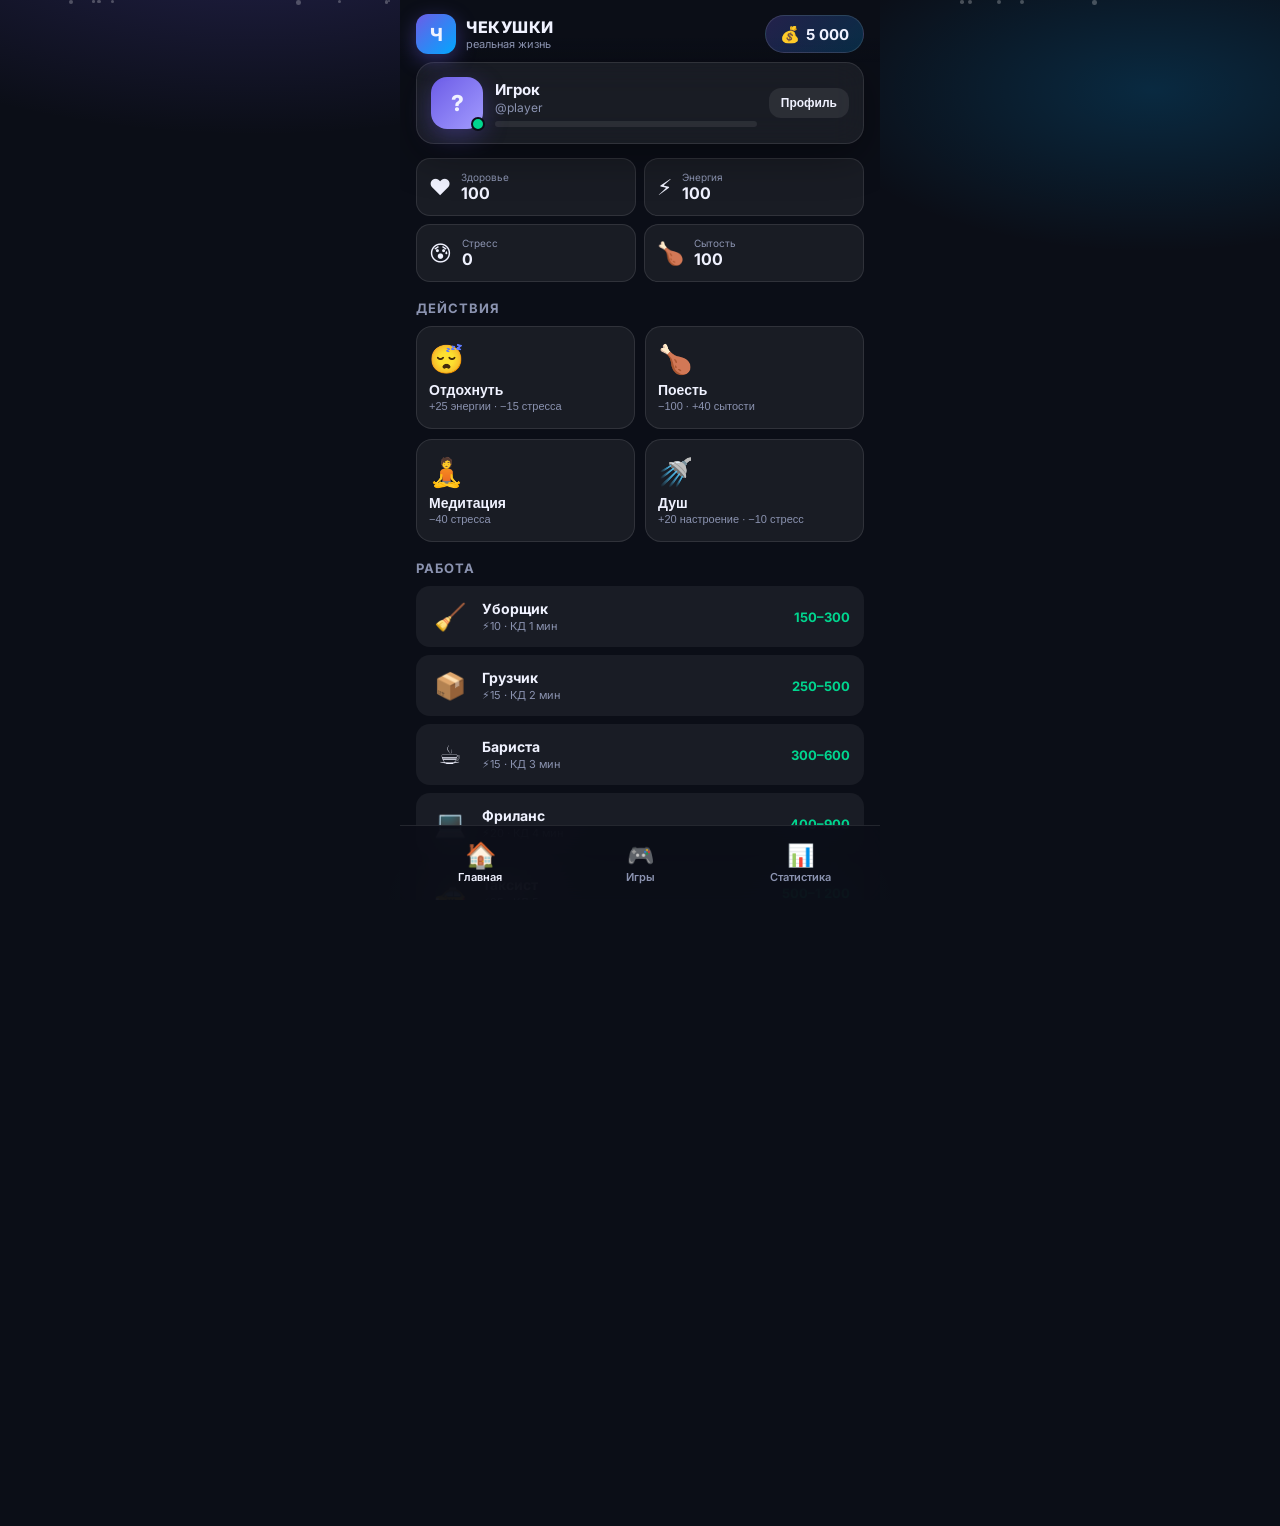
==== index.html @ bc0bc614 "Add files via upload" ====
<!doctype html>
<html lang="ru">
<head>
  <meta charset="UTF-8">
  <meta name="viewport" content="width=device-width,initial-scale=1,maximum-scale=1,user-scalable=no,viewport-fit=cover">
  <title>ЧЕКУШКИ — Жизнь</title>
  <script src="https://telegram.org/js/telegram-web-app.js"></script>
  <link rel="stylesheet" href="style.css">
  <link rel="preconnect" href="https://fonts.googleapis.com">
  <link href="https://fonts.googleapis.com/css2?family=Inter:wght@400;500;600;700;800&display=swap" rel="stylesheet">
</head>
<body>
  <div class="ambient"></div>
  <div class="particles" id="particles"></div>

  <header class="topbar">
    <div class="brand">
      <div class="logo-mark">Ч</div>
      <div>
        <div class="logo-text">ЧЕКУШКИ</div>
        <div class="logo-sub">реальная жизнь</div>
      </div>
    </div>
    <div class="balance-pill" id="balancePill">
      <span class="coin">💰</span>
      <span id="topBalance">0</span>
    </div>
  </header>

  <section class="profile-strip glass" id="profileStrip">
    <div class="avatar-wrap">
      <div class="avatar" id="avatar">?</div>
      <div class="status-dot" id="statusDot"></div>
    </div>
    <div class="profile-meta">
      <div class="name-row">
        <b id="displayName">Игрок</b>
        <span class="prefix" id="prefixBadge"></span>
      </div>
      <div class="uname" id="displayUsername">@player</div>
      <div class="level-bar">
        <div class="level-fill" id="levelFill"></div>
        <span id="levelText">Ур. 1</span>
      </div>
    </div>
    <button class="mini-btn" id="profileBtn">Профиль</button>
  </section>

  <main class="content">
    <!-- TAB 1: HOME -->
    <section class="tab active" id="tab-home">
      <div class="stats-row">
        <div class="stat-card" data-stat="health">
          <span>❤️</span>
          <div><small>Здоровье</small><b id="statHealth">100</b></div>
        </div>
        <div class="stat-card" data-stat="energy">
          <span>⚡</span>
          <div><small>Энергия</small><b id="statEnergy">100</b></div>
        </div>
        <div class="stat-card" data-stat="stress">
          <span>😰</span>
          <div><small>Стресс</small><b id="statStress">0</b></div>
        </div>
        <div class="stat-card" data-stat="hunger">
          <span>🍗</span>
          <div><small>Сытость</small><b id="statHunger">100</b></div>
        </div>
      </div>

      <div class="section-title">Действия</div>
      <div class="action-grid">
        <button class="action-card" data-action="rest">
          <div class="ac-icon">😴</div>
          <div class="ac-title">Отдохнуть</div>
          <div class="ac-desc">+25 энергии · −15 стресса</div>
        </button>
        <button class="action-card" data-action="eat">
          <div class="ac-icon">🍗</div>
          <div class="ac-title">Поесть</div>
          <div class="ac-desc">−100 · +40 сытости</div>
        </button>
        <button class="action-card" data-action="meditate">
          <div class="ac-icon">🧘</div>
          <div class="ac-title">Медитация</div>
          <div class="ac-desc">−40 стресса</div>
        </button>
        <button class="action-card" data-action="shower">
          <div class="ac-icon">🚿</div>
          <div class="ac-title">Душ</div>
          <div class="ac-desc">+20 настроение · −10 стресс</div>
        </button>
      </div>

      <div class="section-title">Работа</div>
      <div class="job-list" id="jobList"></div>

      <div class="section-title">Кредиты</div>
      <div class="credit-box glass">
        <div id="debtInfo">Долгов нет</div>
        <div class="credit-actions">
          <button class="btn secondary" id="takeCreditBtn">Взять кредит</button>
          <button class="btn" id="repayBtn">Погасить</button>
        </div>
      </div>

      <div class="section-title">Прочее</div>
      <div class="misc-row">
        <button class="btn wide" id="dailyBtn">🎁 Ежедневка</button>
        <button class="btn wide secondary" id="promoBtn">🎟 Промокод</button>
      </div>

      <div id="adminPanel" class="admin-panel glass hidden">
        <div class="section-title">🛠 Админ-панель</div>
        <p class="admin-note">Работает локально на этом устройстве. Для реального мультипользовательского админа нужен сервер.</p>
        <input type="text" id="adminUser" placeholder="Username (без @)" class="input">
        <input type="number" id="adminAmount" placeholder="Сумма (+/-)" class="input">
        <button class="btn wide" id="adminSetBalance">Изменить баланс (текущий юзер)</button>
        <div class="divider"></div>
        <input type="text" id="promoCodeNew" placeholder="Код промо" class="input">
        <input type="number" id="promoReward" placeholder="Награда" class="input">
        <input type="number" id="promoUses" placeholder="Использований" class="input">
        <button class="btn wide" id="createPromoBtn">Создать промокод</button>
      </div>
    </section>

    <!-- TAB 2: GAMES -->
    <section class="tab" id="tab-games">
      <div class="section-title">Казино</div>
      <div class="games-grid" id="gamesGrid">
        <button class="game-card" data-game="coin">
          <div class="gc-icon">🪙</div>
          <b>Монетка</b>
          <small>Выбери сторону · x2</small>
        </button>
        <button class="game-card" data-game="dice">
          <div class="gc-icon">🎲</div>
          <b>Кубик</b>
          <small>Выбери число · x5</small>
        </button>
        <button class="game-card" data-game="number">
          <div class="gc-icon">🔢</div>
          <b>Угадай число</b>
          <small>1–10 · x8</small>
        </button>
        <button class="game-card" data-game="slots">
          <div class="gc-icon">🎰</div>
          <b>Слоты</b>
          <small>Три символа</small>
        </button>
        <button class="game-card" data-game="bj">
          <div class="gc-icon">🃏</div>
          <b>Блэкджек</b>
          <small>21 очко</small>
        </button>
        <button class="game-card" data-game="roulette">
          <div class="gc-icon">💎</div>
          <b>Рулетка</b>
          <small>Красное / Чёрное</small>
        </button>
        <button class="game-card" data-game="rocket">
          <div class="gc-icon">🚀</div>
          <b>Ракета</b>
          <small>Crash · забери вовремя</small>
        </button>
        <button class="game-card" data-game="plinko">
          <div class="gc-icon">🔮</div>
          <b>Плинко</b>
          <small>Выпусти шар · множители</small>
        </button>
      </div>

      <div class="game-screen hidden" id="gameScreen">
        <button class="back-link" id="gameBack">← К играм</button>
        <h2 id="gameTitle">Игра</h2>

        <div class="bet-box glass">
          <label>Ставка (любая сумма)</label>
          <div class="bet-controls">
            <button class="bet-btn" data-bet="100">100</button>
            <button class="bet-btn" data-bet="1000">1k</button>
            <button class="bet-btn" data-bet="10000">10k</button>
            <button class="bet-btn" data-bet="50000">50k</button>
            <button class="bet-btn" data-bet="100000">100k</button>
            <button class="bet-btn" data-bet="all">Всё</button>
          </div>
          <input type="number" id="customBet" class="input" placeholder="Своя сумма" min="1">
        </div>

        <div class="choice-box" id="choiceBox"></div>

        <div class="game-visual-wrap glass">
          <div id="gameVisual" class="game-visual">—</div>
          <div id="gameStatus" class="game-status">Выбери параметры и нажми Играть</div>
          <div id="rocketMult" class="rocket-mult hidden">x1.00</div>
        </div>

        <div class="game-actions">
          <button class="btn play-btn" id="playGameBtn">ИГРАТЬ</button>
          <button class="btn cashout-btn hidden" id="cashoutBtn">ЗАБРАТЬ</button>
          <button class="btn secondary hidden" id="hitBtn">ЕЩЁ КАРТУ</button>
          <button class="btn hidden" id="standBtn">ХВАТИТ</button>
        </div>
      </div>
    </section>

    <!-- TAB 3: STATS -->
    <section class="tab" id="tab-stats">
      <div class="section-title">Статистика</div>
      <div class="stats-list glass">
        <div class="stat-row"><span>🎮 Игр сыграно</span><b id="sGames">0</b></div>
        <div class="stat-row"><span>🏅 Побед</span><b id="sWins">0</b></div>
        <div class="stat-row"><span>💰 Всего заработано</span><b id="sEarned">0</b></div>
        <div class="stat-row"><span>🏆 Крупнейший выигрыш</span><b id="sBiggest">0</b></div>
        <div class="stat-row"><span>📅 Первая игра</span><b id="sFirst">—</b></div>
        <div class="stat-row"><span>💳 Текущий долг</span><b id="sDebt">0</b></div>
        <div class="stat-row"><span>⭐ Уровень</span><b id="sLevel">1</b></div>
        <div class="stat-row"><span>📈 Опыт</span><b id="sXp">0</b></div>
      </div>

      <div class="section-title">История</div>
      <div class="history-list" id="historyList"></div>
    </section>
  </main>

  <nav class="bottom-nav">
    <button class="nav-item active" data-tab="home">
      <span>🏠</span>
      <small>Главная</small>
    </button>
    <button class="nav-item" data-tab="games">
      <span>🎮</span>
      <small>Игры</small>
    </button>
    <button class="nav-item" data-tab="stats">
      <span>📊</span>
      <small>Статистика</small>
    </button>
  </nav>

  <div class="modal-overlay hidden" id="modal">
    <div class="modal glass">
      <h3 id="modalTitle">—</h3>
      <div id="modalBody"></div>
      <div class="modal-actions" id="modalActions"></div>
    </div>
  </div>

  <div id="toast" class="toast"></div>
  <div id="fx" class="fx"></div>

  <script src="app.js"></script>
</body>
</html>
---- style.css ----
:root {
  --bg: #0b0e17;
  --bg2: #12162a;
  --card: rgba(255,255,255,0.06);
  --card-border: rgba(255,255,255,0.1);
  --text: #f0f2ff;
  --muted: #8b93b0;
  --accent: #6c5ce7;
  --accent2: #00a8ff;
  --green: #00d68f;
  --red: #ff5e7a;
  --orange: #ff9f43;
  --radius: 18px;
  --shadow: 0 12px 40px rgba(0,0,0,0.35);
  --font: 'Inter', system-ui, -apple-system, sans-serif;
}

* { box-sizing: border-box; margin: 0; padding: 0; -webkit-tap-highlight-color: transparent; }

html, body {
  height: 100%;
  font-family: var(--font);
  background: var(--bg);
  color: var(--text);
  overflow-x: hidden;
  overscroll-behavior: none;
}

body {
  max-width: 480px;
  margin: 0 auto;
  position: relative;
  min-height: 100dvh;
  padding-bottom: 90px;
}

.ambient {
  position: fixed;
  inset: 0;
  background:
    radial-gradient(ellipse 80% 50% at 20% -10%, rgba(108,92,231,0.25), transparent 50%),
    radial-gradient(ellipse 60% 40% at 90% 10%, rgba(0,168,255,0.18), transparent 45%),
    radial-gradient(ellipse 50% 30% at 50% 100%, rgba(0,214,143,0.1), transparent 40%),
    var(--bg);
  z-index: -2;
  animation: ambientShift 18s ease-in-out infinite alternate;
}
@keyframes ambientShift {
  0% { filter: hue-rotate(0deg); }
  100% { filter: hue-rotate(25deg); }
}

.particles {
  position: fixed;
  inset: 0;
  z-index: -1;
  pointer-events: none;
  overflow: hidden;
}

.particle {
  position: absolute;
  width: 4px;
  height: 4px;
  background: rgba(255,255,255,0.25);
  border-radius: 50%;
  animation: floatUp linear infinite;
}
@keyframes floatUp {
  0% { transform: translateY(100vh) scale(0); opacity: 0; }
  10% { opacity: 0.6; }
  90% { opacity: 0.4; }
  100% { transform: translateY(-10vh) scale(1); opacity: 0; }
}

.glass {
  background: var(--card);
  border: 1px solid var(--card-border);
  backdrop-filter: blur(16px);
  -webkit-backdrop-filter: blur(16px);
  border-radius: var(--radius);
  box-shadow: var(--shadow);
}

.topbar {
  display: flex;
  align-items: center;
  justify-content: space-between;
  padding: 14px 16px 8px;
  position: sticky;
  top: 0;
  z-index: 50;
  background: linear-gradient(to bottom, var(--bg) 60%, transparent);
}

.brand { display: flex; align-items: center; gap: 10px; }
.logo-mark {
  width: 40px; height: 40px;
  border-radius: 12px;
  background: linear-gradient(135deg, var(--accent), var(--accent2));
  display: grid; place-items: center;
  font-weight: 800; font-size: 18px;
  box-shadow: 0 6px 20px rgba(108,92,231,0.4);
  animation: logoPulse 3s ease-in-out infinite;
}
@keyframes logoPulse {
  0%,100% { box-shadow: 0 6px 20px rgba(108,92,231,0.4); }
  50% { box-shadow: 0 6px 28px rgba(0,168,255,0.55); }
}
.logo-text { font-weight: 800; font-size: 16px; letter-spacing: 0.5px; }
.logo-sub { font-size: 11px; color: var(--muted); }

.balance-pill {
  display: flex; align-items: center; gap: 6px;
  background: linear-gradient(135deg, rgba(108,92,231,0.25), rgba(0,168,255,0.2));
  border: 1px solid rgba(255,255,255,0.12);
  padding: 8px 14px;
  border-radius: 999px;
  font-weight: 700;
  font-size: 15px;
  transition: transform 0.25s cubic-bezier(0.34,1.56,0.64,1);
}
.balance-pill.pop { transform: scale(1.12); }
.coin { font-size: 16px; }

.profile-strip {
  margin: 0 16px 14px;
  padding: 14px;
  display: flex;
  align-items: center;
  gap: 12px;
  animation: slideIn 0.5s ease both;
}
@keyframes slideIn {
  from { opacity: 0; transform: translateY(12px); }
  to { opacity: 1; transform: translateY(0); }
}

.avatar-wrap { position: relative; }
.avatar {
  width: 52px; height: 52px;
  border-radius: 16px;
  background: linear-gradient(135deg, #6c5ce7, #a29bfe);
  display: grid; place-items: center;
  font-weight: 800; font-size: 22px;
  box-shadow: 0 8px 24px rgba(108,92,231,0.35);
}
.status-dot {
  position: absolute; bottom: -2px; right: -2px;
  width: 14px; height: 14px;
  background: var(--green);
  border: 2px solid var(--bg);
  border-radius: 50%;
  animation: statusBlink 2.5s ease infinite;
}
@keyframes statusBlink {
  0%,100% { box-shadow: 0 0 0 0 rgba(0,214,143,0.5); }
  50% { box-shadow: 0 0 0 6px rgba(0,214,143,0); }
}

.profile-meta { flex: 1; min-width: 0; }
.name-row { display: flex; align-items: center; gap: 6px; }
.name-row b { font-size: 15px; white-space: nowrap; overflow: hidden; text-overflow: ellipsis; }
.prefix { font-size: 14px; }
.uname { font-size: 12px; color: var(--muted); margin-top: 1px; }

.level-bar {
  margin-top: 6px;
  height: 6px;
  background: rgba(255,255,255,0.08);
  border-radius: 99px;
  position: relative;
  overflow: hidden;
}
.level-fill {
  height: 100%;
  width: 0%;
  background: linear-gradient(90deg, var(--accent), var(--accent2));
  border-radius: 99px;
  transition: width 0.8s cubic-bezier(0.22,1,0.36,1);
}
.level-bar span {
  position: absolute;
  right: 0; top: -16px;
  font-size: 10px;
  color: var(--muted);
}

.mini-btn {
  border: 0;
  background: rgba(255,255,255,0.08);
  color: var(--text);
  padding: 8px 12px;
  border-radius: 12px;
  font-size: 12px;
  font-weight: 600;
  cursor: pointer;
  transition: 0.2s;
}
.mini-btn:active { transform: scale(0.95); }

.content { padding: 0 16px 20px; }

.tab { display: none; animation: fadeTab 0.35s ease; }
.tab.active { display: block; }
@keyframes fadeTab {
  from { opacity: 0; transform: translateY(8px); }
  to { opacity: 1; transform: translateY(0); }
}

.section-title {
  font-size: 13px;
  font-weight: 700;
  color: var(--muted);
  text-transform: uppercase;
  letter-spacing: 1px;
  margin: 18px 0 10px;
}

.stats-row {
  display: grid;
  grid-template-columns: 1fr 1fr;
  gap: 8px;
}
.stat-card {
  display: flex;
  align-items: center;
  gap: 10px;
  padding: 12px;
  background: var(--card);
  border: 1px solid var(--card-border);
  border-radius: 14px;
  transition: transform 0.2s;
}
.stat-card:active { transform: scale(0.97); }
.stat-card span { font-size: 22px; }
.stat-card small { display: block; font-size: 10px; color: var(--muted); }
.stat-card b { font-size: 16px; }

.action-grid {
  display: grid;
  grid-template-columns: 1fr 1fr;
  gap: 10px;
}
.action-card {
  border: 0;
  background: var(--card);
  border: 1px solid var(--card-border);
  border-radius: 16px;
  padding: 16px 12px;
  text-align: left;
  color: var(--text);
  cursor: pointer;
  transition: all 0.25s cubic-bezier(0.34,1.56,0.64,1);
  position: relative;
  overflow: hidden;
}
.action-card:active { transform: scale(0.96); }
.ac-icon { font-size: 28px; margin-bottom: 6px; display: block; transition: transform 0.3s; }
.action-card:active .ac-icon { transform: scale(1.2) rotate(-8deg); }
.ac-title { font-weight: 700; font-size: 14px; }
.ac-desc { font-size: 11px; color: var(--muted); margin-top: 2px; }

.job-list { display: flex; flex-direction: column; gap: 8px; }
.job-item {
  display: flex;
  align-items: center;
  gap: 12px;
  padding: 14px;
  background: var(--card);
  border: 1px solid var(--card-border);
  border-radius: 14px;
  cursor: pointer;
  transition: 0.2s;
  border: 0;
  color: var(--text);
  text-align: left;
  width: 100%;
  font-family: var(--font);
}
.job-item:active { transform: scale(0.98); background: rgba(255,255,255,0.09); }
.job-icon { font-size: 26px; width: 40px; text-align: center; }
.job-info { flex: 1; }
.job-info b { font-size: 14px; display: block; }
.job-info small { font-size: 11px; color: var(--muted); }
.job-pay { font-weight: 700; color: var(--green); font-size: 13px; white-space: nowrap; }

.credit-box { padding: 16px; }
#debtInfo { font-size: 14px; margin-bottom: 12px; }
.credit-actions { display: flex; gap: 8px; }

.btn {
  border: 0;
  border-radius: 14px;
  padding: 12px 18px;
  font-weight: 700;
  font-size: 14px;
  color: #fff;
  background: linear-gradient(135deg, var(--accent), var(--accent2));
  cursor: pointer;
  transition: all 0.2s;
  box-shadow: 0 6px 20px rgba(108,92,231,0.3);
  font-family: var(--font);
}
.btn:active { transform: scale(0.96); }
.btn.secondary {
  background: rgba(255,255,255,0.08);
  box-shadow: none;
  border: 1px solid var(--card-border);
}
.btn.wide { width: 100%; }
.btn:disabled { opacity: 0.5; pointer-events: none; }

.misc-row { display: flex; flex-direction: column; gap: 8px; }

.games-grid {
  display: grid;
  grid-template-columns: 1fr 1fr;
  gap: 10px;
}
.game-card {
  border: 0;
  background: var(--card);
  border: 1px solid var(--card-border);
  border-radius: 18px;
  padding: 20px 14px;
  text-align: center;
  color: var(--text);
  cursor: pointer;
  transition: all 0.3s cubic-bezier(0.34,1.56,0.64,1);
  position: relative;
  overflow: hidden;
  font-family: var(--font);
}
.game-card:active { transform: scale(0.95); }
.gc-icon {
  font-size: 36px;
  margin-bottom: 8px;
  display: block;
  transition: transform 0.4s cubic-bezier(0.34,1.56,0.64,1);
}
.game-card:active .gc-icon { transform: scale(1.25) rotate(8deg); }
.game-card b { display: block; font-size: 14px; margin-bottom: 2px; }
.game-card small { font-size: 11px; color: var(--muted); }

.game-screen { animation: fadeTab 0.3s ease; }
.back-link {
  background: none;
  border: 0;
  color: var(--muted);
  font-size: 14px;
  cursor: pointer;
  margin-bottom: 8px;
  font-family: var(--font);
}
.game-screen h2 { font-size: 22px; margin-bottom: 14px; }

.bet-box { padding: 14px; margin-bottom: 12px; }
.bet-box label { font-size: 12px; color: var(--muted); display: block; margin-bottom: 8px; }
.bet-controls { display: flex; flex-wrap: wrap; gap: 6px; margin-bottom: 10px; }
.bet-btn {
  border: 1px solid var(--card-border);
  background: rgba(255,255,255,0.05);
  color: var(--text);
  padding: 8px 12px;
  border-radius: 10px;
  font-size: 13px;
  font-weight: 600;
  cursor: pointer;
  transition: 0.2s;
  font-family: var(--font);
}
.bet-btn.active, .bet-btn:active {
  background: linear-gradient(135deg, var(--accent), var(--accent2));
  border-color: transparent;
}

.input {
  width: 100%;
  background: rgba(0,0,0,0.25);
  border: 1px solid var(--card-border);
  border-radius: 12px;
  padding: 12px 14px;
  color: var(--text);
  font-size: 15px;
  font-family: var(--font);
  outline: none;
  transition: border 0.2s;
}
.input:focus { border-color: var(--accent); }

.choice-box {
  display: flex;
  flex-wrap: wrap;
  gap: 8px;
  margin-bottom: 12px;
}
.choice-btn {
  border: 1px solid var(--card-border);
  background: rgba(255,255,255,0.05);
  color: var(--text);
  padding: 10px 16px;
  border-radius: 12px;
  font-weight: 600;
  font-size: 14px;
  cursor: pointer;
  transition: 0.2s;
  font-family: var(--font);
}
.choice-btn.active {
  background: linear-gradient(135deg, var(--accent), var(--accent2));
  border-color: transparent;
  box-shadow: 0 4px 16px rgba(108,92,231,0.35);
}

.game-visual-wrap {
  padding: 28px 16px;
  text-align: center;
  min-height: 160px;
  display: flex;
  flex-direction: column;
  align-items: center;
  justify-content: center;
  margin-bottom: 14px;
  position: relative;
  overflow: hidden;
}
.game-visual-wrap:has(.plinko-mode) {
  min-height: 360px;
  padding: 12px 8px;
}
.game-visual-wrap:has(.bj-table) {
  min-height: 220px;
  padding: 16px 10px;
}
.game-visual {
  font-size: 56px;
  line-height: 1.2;
  transition: transform 0.4s cubic-bezier(0.34,1.56,0.64,1);
  min-height: 70px;
  display: flex;
  align-items: center;
  justify-content: center;
}
.game-status {
  margin-top: 12px;
  font-size: 15px;
  color: var(--muted);
  min-height: 22px;
}
.rocket-mult {
  font-size: 42px;
  font-weight: 800;
  background: linear-gradient(135deg, #00d68f, #00a8ff);
  -webkit-background-clip: text;
  -webkit-text-fill-color: transparent;
  background-clip: text;
  animation: multPulse 0.6s ease infinite alternate;
}
@keyframes multPulse {
  from { transform: scale(1); }
  to { transform: scale(1.08); }
}

.game-actions { display: flex; gap: 10px; }
.play-btn { flex: 1; padding: 16px; font-size: 16px; }
.cashout-btn {
  flex: 1;
  padding: 16px;
  font-size: 16px;
  background: linear-gradient(135deg, var(--green), #00b894);
  animation: cashoutGlow 1s ease infinite alternate;
}
@keyframes cashoutGlow {
  from { box-shadow: 0 6px 20px rgba(0,214,143,0.3); }
  to { box-shadow: 0 6px 30px rgba(0,214,143,0.6); }
}

.anim-spin { animation: spinAnim 0.8s cubic-bezier(0.22,1,0.36,1); }
.anim-bounce { animation: bounceAnim 0.7s cubic-bezier(0.34,1.56,0.64,1); }
.anim-shake { animation: shakeAnim 0.5s ease; }
.anim-fly { animation: flyAnim 1.2s ease-out; }
.anim-glow { animation: glowAnim 0.6s ease; }

@keyframes spinAnim {
  0% { transform: rotate(0) scale(1); }
  50% { transform: rotate(360deg) scale(1.2); }
  100% { transform: rotate(720deg) scale(1); }
}
@keyframes bounceAnim {
  0%,100% { transform: translateY(0); }
  40% { transform: translateY(-40px) scale(1.15); }
  70% { transform: translateY(-10px); }
}
@keyframes shakeAnim {
  0%,100% { transform: translateX(0); }
  20% { transform: translateX(-14px); }
  40% { transform: translateX(14px); }
  60% { transform: translateX(-8px); }
  80% { transform: translateX(8px); }
}
@keyframes flyAnim {
  0% { transform: translateY(20px) scale(0.8); opacity: 0.5; }
  100% { transform: translateY(-30px) scale(1.1); opacity: 1; }
}
@keyframes glowAnim {
  0% { filter: brightness(1); }
  50% { filter: brightness(1.5) drop-shadow(0 0 20px rgba(0,214,143,0.6)); }
  100% { filter: brightness(1); }
}

.stats-list { padding: 8px 0; }
.stat-row {
  display: flex;
  justify-content: space-between;
  align-items: center;
  padding: 12px 16px;
  border-bottom: 1px solid rgba(255,255,255,0.05);
  font-size: 14px;
}
.stat-row:last-child { border-bottom: 0; }
.stat-row span { color: var(--muted); }
.stat-row b { font-weight: 700; }

.history-list { display: flex; flex-direction: column; gap: 6px; }
.history-item {
  padding: 12px 14px;
  background: var(--card);
  border: 1px solid var(--card-border);
  border-radius: 12px;
  font-size: 13px;
  display: flex;
  justify-content: space-between;
  animation: slideIn 0.3s ease both;
}
.history-item .amt.pos { color: var(--green); }
.history-item .amt.neg { color: var(--red); }

.bottom-nav {
  position: fixed;
  bottom: 0;
  left: 50%;
  transform: translateX(-50%);
  width: 100%;
  max-width: 480px;
  display: flex;
  background: rgba(11,14,23,0.92);
  backdrop-filter: blur(20px);
  -webkit-backdrop-filter: blur(20px);
  border-top: 1px solid var(--card-border);
  padding: 8px 0 calc(8px + env(safe-area-inset-bottom));
  z-index: 100;
}
.nav-item {
  flex: 1;
  border: 0;
  background: none;
  color: var(--muted);
  display: flex;
  flex-direction: column;
  align-items: center;
  gap: 2px;
  padding: 8px;
  cursor: pointer;
  font-family: var(--font);
  transition: 0.2s;
}
.nav-item span { font-size: 22px; transition: transform 0.25s; }
.nav-item small { font-size: 11px; font-weight: 600; }
.nav-item.active { color: var(--text); }
.nav-item.active span { transform: scale(1.15); }

.modal-overlay {
  position: fixed;
  inset: 0;
  background: rgba(0,0,0,0.65);
  z-index: 200;
  display: flex;
  align-items: flex-end;
  justify-content: center;
  animation: fadeIn 0.25s ease;
}
.modal-overlay.hidden { display: none; }
@keyframes fadeIn { from { opacity: 0; } to { opacity: 1; } }

.modal {
  width: 100%;
  max-width: 480px;
  padding: 24px 20px 30px;
  border-radius: 24px 24px 0 0;
  animation: slideUp 0.35s cubic-bezier(0.22,1,0.36,1);
}
@keyframes slideUp {
  from { transform: translateY(100%); }
  to { transform: translateY(0); }
}
.modal h3 { font-size: 18px; margin-bottom: 14px; }
.modal-actions { display: flex; gap: 8px; margin-top: 16px; }
.modal-actions .btn { flex: 1; }

.toast {
  position: fixed;
  left: 50%;
  bottom: 110px;
  transform: translate(-50%, 20px);
  background: #1e2438;
  border: 1px solid var(--card-border);
  padding: 12px 20px;
  border-radius: 14px;
  font-size: 14px;
  font-weight: 600;
  opacity: 0;
  pointer-events: none;
  transition: all 0.3s cubic-bezier(0.22,1,0.36,1);
  z-index: 300;
  max-width: 90%;
  text-align: center;
  box-shadow: var(--shadow);
}
.toast.show {
  opacity: 1;
  transform: translate(-50%, 0);
}

.fx {
  position: fixed;
  inset: 0;
  pointer-events: none;
  z-index: 250;
  overflow: hidden;
}
.fx-piece {
  position: absolute;
  width: 8px;
  height: 8px;
  border-radius: 2px;
  animation: fxFall 1.2s ease-out forwards;
}
@keyframes fxFall {
  0% { transform: translateY(0) rotate(0); opacity: 1; }
  100% { transform: translateY(80vh) rotate(720deg); opacity: 0; }
}

.admin-panel { padding: 16px; margin-top: 16px; }
.admin-panel .input { margin-bottom: 8px; }
.admin-note { font-size: 11px; color: var(--muted); margin-bottom: 12px; line-height: 1.4; }
.divider { height: 1px; background: var(--card-border); margin: 14px 0; }

.hidden { display: none !important; }

.flash-win { animation: flashWin 0.6s ease; }
.flash-lose { animation: flashLose 0.5s ease; }
@keyframes flashWin {
  0%,100% { box-shadow: none; }
  50% { box-shadow: 0 0 40px rgba(0,214,143,0.5); }
}
@keyframes flashLose {
  0%,100% { box-shadow: none; }
  50% { box-shadow: 0 0 40px rgba(255,94,122,0.4); }
}

/* ========== REALISTIC 3D COIN ========== */
.coin-stage {
  perspective: 800px;
  width: 110px;
  height: 110px;
  margin: 0 auto;
  position: relative;
}
.coin-3d {
  width: 110px;
  height: 110px;
  position: relative;
  transform-style: preserve-3d;
  transition: transform 0.1s;
}
.coin-3d.flipping {
  animation: coinFlip 1.4s cubic-bezier(0.22, 0.61, 0.36, 1) forwards;
}
.coin-face {
  position: absolute;
  inset: 0;
  border-radius: 50%;
  display: grid;
  place-items: center;
  font-size: 48px;
  backface-visibility: hidden;
  box-shadow:
    inset 0 0 20px rgba(0,0,0,0.25),
    0 8px 24px rgba(0,0,0,0.35);
}
.coin-face.front {
  background: radial-gradient(circle at 35% 30%, #ffeaa7, #fdcb6e 45%, #e17055 100%);
  border: 3px solid #d4a017;
}
.coin-face.back {
  background: radial-gradient(circle at 35% 30%, #dfe6e9, #b2bec3 45%, #636e72 100%);
  border: 3px solid #636e72;
  transform: rotateY(180deg);
}
@keyframes coinFlip {
  0%   { transform: rotateY(0) rotateX(0) translateY(0); }
  20%  { transform: rotateY(180deg) rotateX(20deg) translateY(-40px); }
  40%  { transform: rotateY(400deg) rotateX(-15deg) translateY(-60px); }
  60%  { transform: rotateY(620deg) rotateX(10deg) translateY(-35px); }
  80%  { transform: rotateY(820deg) rotateX(-5deg) translateY(-10px); }
  100% { transform: rotateY(1080deg) rotateX(0) translateY(0); }
}
.coin-3d.show-heads { transform: rotateY(0deg); }
.coin-3d.show-tails { transform: rotateY(180deg); }

/* ========== REALISTIC DICE ========== */
.dice-stage {
  perspective: 600px;
  width: 90px;
  height: 90px;
  margin: 0 auto;
}
.dice-3d {
  width: 90px;
  height: 90px;
  position: relative;
  transform-style: preserve-3d;
  transition: transform 0.15s;
}
.dice-3d.rolling {
  animation: diceRoll 1.3s cubic-bezier(0.25, 0.46, 0.45, 0.94) forwards;
}
.dice-face {
  position: absolute;
  width: 90px;
  height: 90px;
  background: linear-gradient(145deg, #fff, #e8e8e8);
  border-radius: 14px;
  display: grid;
  place-items: center;
  font-size: 42px;
  box-shadow: inset 0 0 12px rgba(0,0,0,0.08);
  border: 2px solid #ddd;
  color: #222;
  font-weight: 800;
}
.dice-face[data-side="1"] { transform: rotateY(0deg) translateZ(45px); }
.dice-face[data-side="2"] { transform: rotateY(90deg) translateZ(45px); }
.dice-face[data-side="3"] { transform: rotateY(180deg) translateZ(45px); }
.dice-face[data-side="4"] { transform: rotateY(-90deg) translateZ(45px); }
.dice-face[data-side="5"] { transform: rotateX(90deg) translateZ(45px); }
.dice-face[data-side="6"] { transform: rotateX(-90deg) translateZ(45px); }

@keyframes diceRoll {
  0%   { transform: translateY(0) rotateX(0) rotateY(0) rotateZ(0); }
  15%  { transform: translateY(-55px) rotateX(180deg) rotateY(90deg) rotateZ(45deg); }
  35%  { transform: translateY(-30px) rotateX(400deg) rotateY(200deg) rotateZ(120deg); }
  55%  { transform: translateY(-50px) rotateX(600deg) rotateY(350deg) rotateZ(200deg); }
  75%  { transform: translateY(-15px) rotateX(800deg) rotateY(480deg) rotateZ(280deg); }
  90%  { transform: translateY(-5px) rotateX(900deg) rotateY(540deg) rotateZ(320deg); }
  100% { transform: translateY(0) rotateX(var(--rx, 0deg)) rotateY(var(--ry, 0deg)) rotateZ(0deg); }
}

/* Final orientations for each face on top/front */
.dice-3d.show-1 { --rx: 0deg; --ry: 0deg; transform: rotateX(0deg) rotateY(0deg); }
.dice-3d.show-2 { --rx: 0deg; --ry: -90deg; transform: rotateX(0deg) rotateY(-90deg); }
.dice-3d.show-3 { --rx: 0deg; --ry: 180deg; transform: rotateX(0deg) rotateY(180deg); }
.dice-3d.show-4 { --rx: 0deg; --ry: 90deg; transform: rotateX(0deg) rotateY(90deg); }
.dice-3d.show-5 { --rx: -90deg; --ry: 0deg; transform: rotateX(-90deg) rotateY(0deg); }
.dice-3d.show-6 { --rx: 90deg; --ry: 0deg; transform: rotateX(90deg) rotateY(0deg); }

/* Slots reel */
.slots-reels {
  display: flex;
  gap: 8px;
  justify-content: center;
  font-size: 42px;
}
.slot-reel {
  width: 64px;
  height: 72px;
  background: rgba(0,0,0,0.3);
  border-radius: 12px;
  display: grid;
  place-items: center;
  border: 2px solid rgba(255,255,255,0.1);
  overflow: hidden;
  position: relative;
}
.slot-reel.spinning span {
  animation: slotSpin 0.12s linear infinite;
}
@keyframes slotSpin {
  0% { transform: translateY(-8px); opacity: 0.4; }
  50% { transform: translateY(0); opacity: 1; }
  100% { transform: translateY(8px); opacity: 0.4; }
}

/* Roulette ball */
.roulette-wheel {
  width: 120px;
  height: 120px;
  border-radius: 50%;
  background: conic-gradient(
    #c0392b 0deg 10deg, #2c3e50 10deg 20deg,
    #c0392b 20deg 30deg, #2c3e50 30deg 40deg,
    #c0392b 40deg 50deg, #2c3e50 50deg 60deg,
    #c0392b 60deg 70deg, #2c3e50 70deg 80deg,
    #c0392b 80deg 90deg, #2c3e50 90deg 100deg,
    #c0392b 100deg 110deg, #2c3e50 110deg 120deg,
    #c0392b 120deg 130deg, #2c3e50 130deg 140deg,
    #c0392b 140deg 150deg, #2c3e50 150deg 160deg,
    #c0392b 160deg 170deg, #2c3e50 170deg 180deg,
    #c0392b 180deg 190deg, #2c3e50 190deg 200deg,
    #c0392b 200deg 210deg, #2c3e50 210deg 220deg,
    #c0392b 220deg 230deg, #2c3e50 230deg 240deg,
    #c0392b 240deg 250deg, #2c3e50 250deg 260deg,
    #c0392b 260deg 270deg, #2c3e50 270deg 280deg,
    #c0392b 280deg 290deg, #2c3e50 290deg 300deg,
    #c0392b 300deg 310deg, #2c3e50 310deg 320deg,
    #c0392b 320deg 330deg, #2c3e50 330deg 340deg,
    #c0392b 340deg 350deg, #2c3e50 350deg 360deg
  );
  border: 4px solid #f1c40f;
  box-shadow: 0 0 30px rgba(241,196,15,0.3), inset 0 0 20px rgba(0,0,0,0.4);
  position: relative;
  margin: 0 auto;
}
.roulette-wheel.spinning {
  animation: wheelSpin 2s cubic-bezier(0.15, 0.85, 0.35, 1) forwards;
}
@keyframes wheelSpin {
  from { transform: rotate(0deg); }
  to { transform: rotate(1440deg); }
}
.roulette-ball {
  position: absolute;
  width: 14px;
  height: 14px;
  background: radial-gradient(circle at 30% 30%, #fff, #bbb);
  border-radius: 50%;
  top: 8px;
  left: 50%;
  margin-left: -7px;
  box-shadow: 0 2px 6px rgba(0,0,0,0.4);
}
.roulette-wheel.spinning .roulette-ball {
  animation: ballSpin 2s cubic-bezier(0.15, 0.85, 0.35, 1) forwards;
}
@keyframes ballSpin {
  from { transform: rotate(0deg) translateY(0); }
  to { transform: rotate(-1800deg) translateY(40px); }
}

/* ========== PLAYING CARDS (Blackjack) ========== */
.bj-table {
  width: 100%;
  display: flex;
  flex-direction: column;
  gap: 16px;
  align-items: center;
}
.bj-hand { text-align: center; }
.bj-label {
  font-size: 12px;
  color: var(--muted);
  margin-bottom: 8px;
  font-weight: 600;
}
.bj-cards {
  display: flex;
  gap: 6px;
  justify-content: center;
  flex-wrap: wrap;
  min-height: 72px;
}
.playing-card {
  width: 48px;
  height: 68px;
  background: linear-gradient(160deg, #fff 0%, #f0f0f0 100%);
  border-radius: 8px;
  display: flex;
  flex-direction: column;
  align-items: center;
  justify-content: center;
  box-shadow:
    0 4px 12px rgba(0,0,0,0.35),
    inset 0 1px 0 rgba(255,255,255,0.8);
  border: 1px solid #ddd;
  position: relative;
  animation: cardDeal 0.35s cubic-bezier(0.34,1.56,0.64,1) both;
  transform-style: preserve-3d;
}
.playing-card .cr {
  font-size: 16px;
  font-weight: 800;
  color: #1a1a2e;
  line-height: 1;
}
.playing-card .cs {
  font-size: 18px;
  line-height: 1.2;
  color: #1a1a2e;
}
.playing-card.red .cr,
.playing-card.red .cs { color: #e74c3c; }
.playing-card.face-down {
  background: linear-gradient(135deg, #6c5ce7, #00a8ff);
  border-color: #5a4bd1;
}
.playing-card.face-down span {
  font-size: 22px;
  color: rgba(255,255,255,0.7);
  font-weight: 800;
}
@keyframes cardDeal {
  from { opacity: 0; transform: translateY(-30px) rotateY(40deg) scale(0.8); }
  to { opacity: 1; transform: translateY(0) rotateY(0) scale(1); }
}

/* ========== PLINKO ========== */
.plinko-hint {
  font-size: 12px;
  color: var(--muted);
  line-height: 1.45;
  text-align: center;
  padding: 4px 0;
}
.game-visual.plinko-mode {
  font-size: inherit;
  min-height: 340px;
  width: 100%;
}
.plinko-board {
  position: relative;
  width: 100%;
  max-width: 320px;
  height: 340px;
  margin: 0 auto;
  background: linear-gradient(180deg, rgba(108,92,231,0.12), rgba(0,0,0,0.25));
  border-radius: 16px;
  border: 1px solid var(--card-border);
  overflow: hidden;
}
.plinko-ball {
  position: absolute;
  width: 16px;
  height: 16px;
  border-radius: 50%;
  background: radial-gradient(circle at 30% 30%, #fff, #6c5ce7 40%, #4834d4);
  box-shadow:
    0 0 10px rgba(108,92,231,0.7),
    0 2px 6px rgba(0,0,0,0.4),
    inset 0 -2px 4px rgba(0,0,0,0.3);
  z-index: 10;
  transform: translate(-50%, -50%);
  top: 4px;
  left: 50%;
  opacity: 0;
  pointer-events: none;
}
.plinko-pegs {
  position: absolute;
  inset: 20px 8px 36px;
  display: flex;
  flex-direction: column;
  justify-content: space-evenly;
}
.plinko-row {
  display: flex;
  justify-content: space-evenly;
  align-items: center;
}
.plinko-row.offset {
  padding: 0 4%;
}
.plinko-peg {
  width: 8px;
  height: 8px;
  border-radius: 50%;
  background: radial-gradient(circle at 35% 30%, #dfe6e9, #636e72);
  box-shadow:
    0 1px 3px rgba(0,0,0,0.4),
    inset 0 1px 1px rgba(255,255,255,0.3);
  flex-shrink: 0;
}
.plinko-slots {
  position: absolute;
  bottom: 0;
  left: 0;
  right: 0;
  height: 32px;
  display: flex;
  border-top: 1px solid var(--card-border);
}
.plinko-slot {
  flex: 1;
  display: grid;
  place-items: center;
  font-size: 9px;
  font-weight: 800;
  border-right: 1px solid rgba(255,255,255,0.06);
  background: rgba(0,0,0,0.2);
  transition: background 0.3s, transform 0.2s;
}
.plinko-slot:last-child { border-right: 0; }
.plinko-slot.hot {
  background: rgba(255,94,122,0.25);
  color: #ff5e7a;
}
.plinko-slot.warm {
  background: rgba(255,159,67,0.2);
  color: #ff9f43;
}
.plinko-slot.cold {
  background: rgba(139,147,176,0.15);
  color: var(--muted);
}
.plinko-slot.landed {
  background: rgba(0,214,143,0.45) !important;
  color: #00d68f !important;
  transform: scaleY(1.15);
  box-shadow: 0 0 16px rgba(0,214,143,0.5);
}

/* Hit / Stand buttons */
#hitBtn, #standBtn {
  flex: 1;
  padding: 14px;
  font-size: 14px;
}
#hitBtn {
  background: rgba(255,255,255,0.08);
  border: 1px solid var(--card-border);
  box-shadow: none;
}
#standBtn {
  background: linear-gradient(135deg, var(--green), #00b894);
}

/* Enhanced coin 3D depth */
.coin-3d {
  filter: drop-shadow(0 10px 20px rgba(0,0,0,0.45));
}
.coin-face::after {
  content: '';
  position: absolute;
  inset: 8px;
  border-radius: 50%;
  border: 1px solid rgba(255,255,255,0.25);
  pointer-events: none;
}

/* Dice enhanced shadow */
.dice-3d {
  filter: drop-shadow(0 8px 16px rgba(0,0,0,0.4));
}

/* Slots glow when win */
.slot-reel {
  box-shadow: inset 0 0 12px rgba(0,0,0,0.3);
}

/* Roulette enhanced */
.roulette-wheel {
  filter: drop-shadow(0 8px 24px rgba(241,196,15,0.25));
}
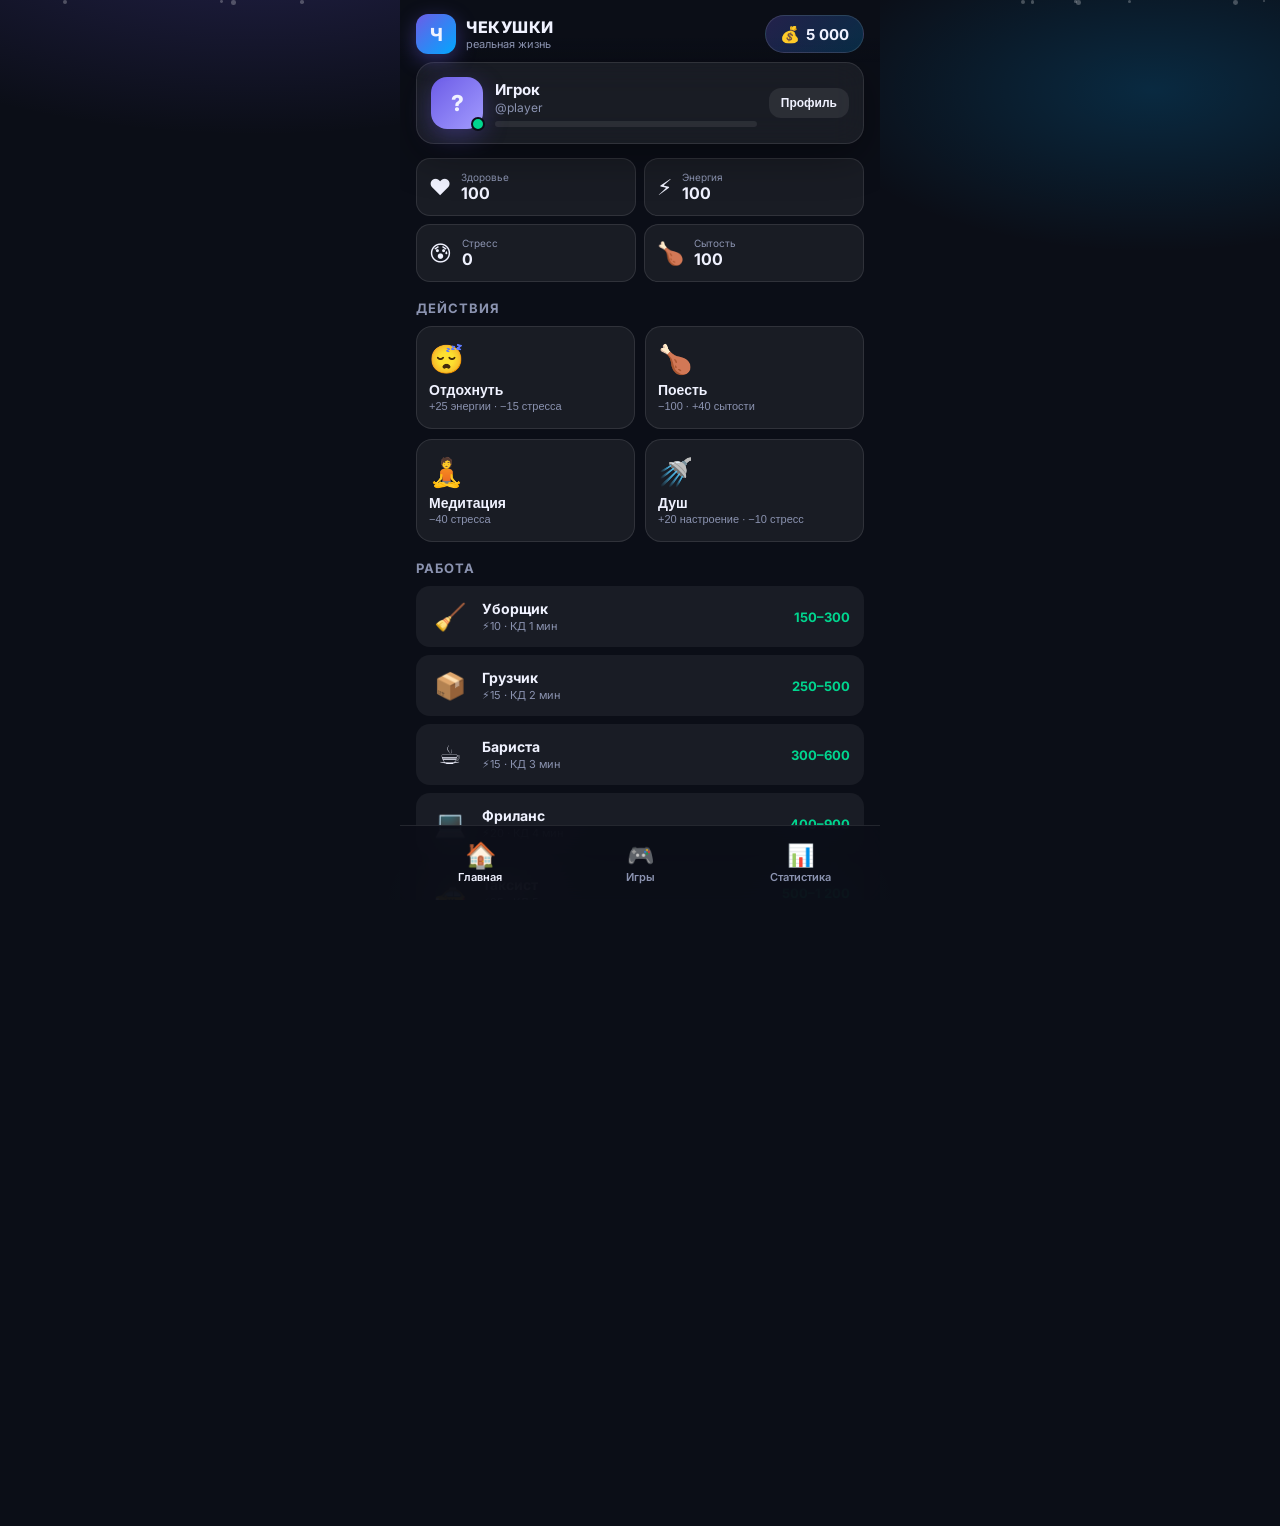
==== commit d4d778e5: "Add files via upload" ====
--- a/index.html
+++ b/index.html
@@ -126,57 +126,48 @@
 
     <!-- TAB 2: GAMES -->
     <section class="tab" id="tab-games">
-      <div class="section-title">Казино</div>
-      <div class="games-grid" id="gamesGrid">
-        <button class="game-card" data-game="coin">
-          <div class="gc-icon">🪙</div>
-          <b>Монетка</b>
-          <small>Выбери сторону · x2</small>
-        </button>
-        <button class="game-card" data-game="dice">
-          <div class="gc-icon">🎲</div>
-          <b>Кубик</b>
-          <small>Выбери число · x5</small>
-        </button>
-        <button class="game-card" data-game="number">
-          <div class="gc-icon">🔢</div>
-          <b>Угадай число</b>
-          <small>1–10 · x8</small>
-        </button>
-        <button class="game-card" data-game="slots">
-          <div class="gc-icon">🎰</div>
-          <b>Слоты</b>
-          <small>Три символа</small>
-        </button>
-        <button class="game-card" data-game="bj">
-          <div class="gc-icon">🃏</div>
-          <b>Блэкджек</b>
-          <small>21 очко</small>
-        </button>
-        <button class="game-card" data-game="roulette">
-          <div class="gc-icon">💎</div>
-          <b>Рулетка</b>
-          <small>Красное / Чёрное</small>
-        </button>
-        <button class="game-card" data-game="rocket">
-          <div class="gc-icon">🚀</div>
-          <b>Ракета</b>
-          <small>Crash · забери вовремя</small>
-        </button>
-        <button class="game-card" data-game="plinko">
-          <div class="gc-icon">🔮</div>
-          <b>Плинко</b>
-          <small>Выпусти шар · множители</small>
-        </button>
+      <!-- Выбор казино -->
+      <div id="casinoSelect">
+        <div class="section-title">Выбери казино</div>
+        <div class="casino-list">
+          <button class="casino-card" data-casino="classic">
+            <div class="casino-icon">🎰</div>
+            <div>
+              <b>Классика</b>
+              <small>Монетка, кубик, слоты, блэкджек · ставки от 100</small>
+            </div>
+          </button>
+          <button class="casino-card" data-casino="arcade">
+            <div class="casino-icon">🔮</div>
+            <div>
+              <b>Аркада</b>
+              <small>Плинко, ракета, бриллиант · средние и высокие ставки</small>
+            </div>
+          </button>
+          <button class="casino-card" data-casino="extreme">
+            <div class="casino-icon">💀</div>
+            <div>
+              <b>Экстрим</b>
+              <small>Всё или ничего · 500x или обнуление</small>
+            </div>
+          </button>
+        </div>
+      </div>
+
+      <!-- Список игр выбранного казино -->
+      <div id="gamesListWrap" class="hidden">
+        <button class="back-link" id="casinoBack">← К казино</button>
+        <div class="section-title" id="casinoTitle">Казино</div>
+        <div class="games-grid" id="gamesGrid"></div>
       </div>
 
       <div class="game-screen hidden" id="gameScreen">
         <button class="back-link" id="gameBack">← К играм</button>
         <h2 id="gameTitle">Игра</h2>
 
-        <div class="bet-box glass">
-          <label>Ставка (любая сумма)</label>
-          <div class="bet-controls">
+        <div class="bet-box glass" id="betBox">
+          <label id="betLabel">Ставка (любая сумма)</label>
+          <div class="bet-controls" id="betControls">
             <button class="bet-btn" data-bet="100">100</button>
             <button class="bet-btn" data-bet="1000">1k</button>
             <button class="bet-btn" data-bet="10000">10k</button>
@@ -185,6 +176,7 @@
             <button class="bet-btn" data-bet="all">Всё</button>
           </div>
           <input type="number" id="customBet" class="input" placeholder="Своя сумма" min="1">
+          <div id="extraBetControls" class="extra-bet hidden"></div>
         </div>
 
         <div class="choice-box" id="choiceBox"></div>
--- a/style.css
+++ b/style.css
@@ -1061,3 +1061,109 @@
 .roulette-wheel {
   filter: drop-shadow(0 8px 24px rgba(241,196,15,0.25));
 }
+
+/* ========== CASINO SELECT ========== */
+.casino-list { display: flex; flex-direction: column; gap: 10px; }
+.casino-card {
+  display: flex;
+  align-items: center;
+  gap: 14px;
+  padding: 16px;
+  background: var(--card);
+  border: 1px solid var(--card-border);
+  border-radius: 16px;
+  color: var(--text);
+  text-align: left;
+  cursor: pointer;
+  font-family: var(--font);
+  transition: 0.2s;
+  width: 100%;
+}
+.casino-card:active { transform: scale(0.98); background: rgba(255,255,255,0.09); }
+.casino-icon { font-size: 32px; width: 48px; text-align: center; }
+.casino-card b { display: block; font-size: 15px; margin-bottom: 2px; }
+.casino-card small { font-size: 12px; color: var(--muted); line-height: 1.3; }
+
+.extra-bet { margin-top: 4px; }
+
+/* ========== DIAMOND ========== */
+.diamond-mode {
+  font-size: inherit !important;
+  flex-direction: column;
+  width: 100%;
+}
+.diamond-size-row {
+  display: flex;
+  flex-direction: column;
+  gap: 6px;
+  width: 100%;
+  margin-bottom: 8px;
+}
+.diamond-size-row .choice-btn { width: 100%; text-align: left; font-size: 12px; }
+.diamond-board {
+  display: grid;
+  gap: 3px;
+  width: 100%;
+  max-width: 320px;
+  margin: 0 auto;
+}
+.diamond-board.cols-7 { grid-template-columns: repeat(7, 1fr); }
+.diamond-board.cols-10 { grid-template-columns: repeat(10, 1fr); }
+.d-cell {
+  aspect-ratio: 1;
+  border: 1px solid var(--card-border);
+  background: rgba(255,255,255,0.06);
+  border-radius: 6px;
+  color: var(--text);
+  font-size: 11px;
+  cursor: pointer;
+  padding: 0;
+  font-family: var(--font);
+  transition: 0.15s;
+  min-height: 22px;
+}
+.d-cell.selected {
+  background: linear-gradient(135deg, rgba(108,92,231,0.5), rgba(0,168,255,0.4));
+  border-color: var(--accent);
+  color: #fff;
+  font-weight: 700;
+}
+.d-cell.gem {
+  background: rgba(0,214,143,0.25);
+  border-color: var(--green);
+  color: var(--green);
+}
+.d-cell.empty {
+  background: rgba(255,94,122,0.15);
+  color: var(--muted);
+}
+.d-cell:disabled { cursor: default; }
+.diamond-info {
+  margin-top: 10px;
+  font-size: 12px;
+  color: var(--muted);
+}
+.diamond-info b { color: var(--text); }
+
+/* Plinko results */
+.plinko-results {
+  margin-top: 8px;
+  font-size: 11px;
+  color: var(--muted);
+  max-height: 48px;
+  overflow: hidden;
+  line-height: 1.4;
+}
+.plinko-results .pos { color: var(--green); }
+.plinko-results .neg { color: var(--red); }
+
+.allin-spin {
+  font-size: 56px;
+  animation: spinAnim 0.9s ease infinite;
+}
+.allin-preview { text-align: center; }
+
+.game-visual-wrap:has(.diamond-mode) {
+  min-height: 280px;
+  padding: 12px 8px;
+}
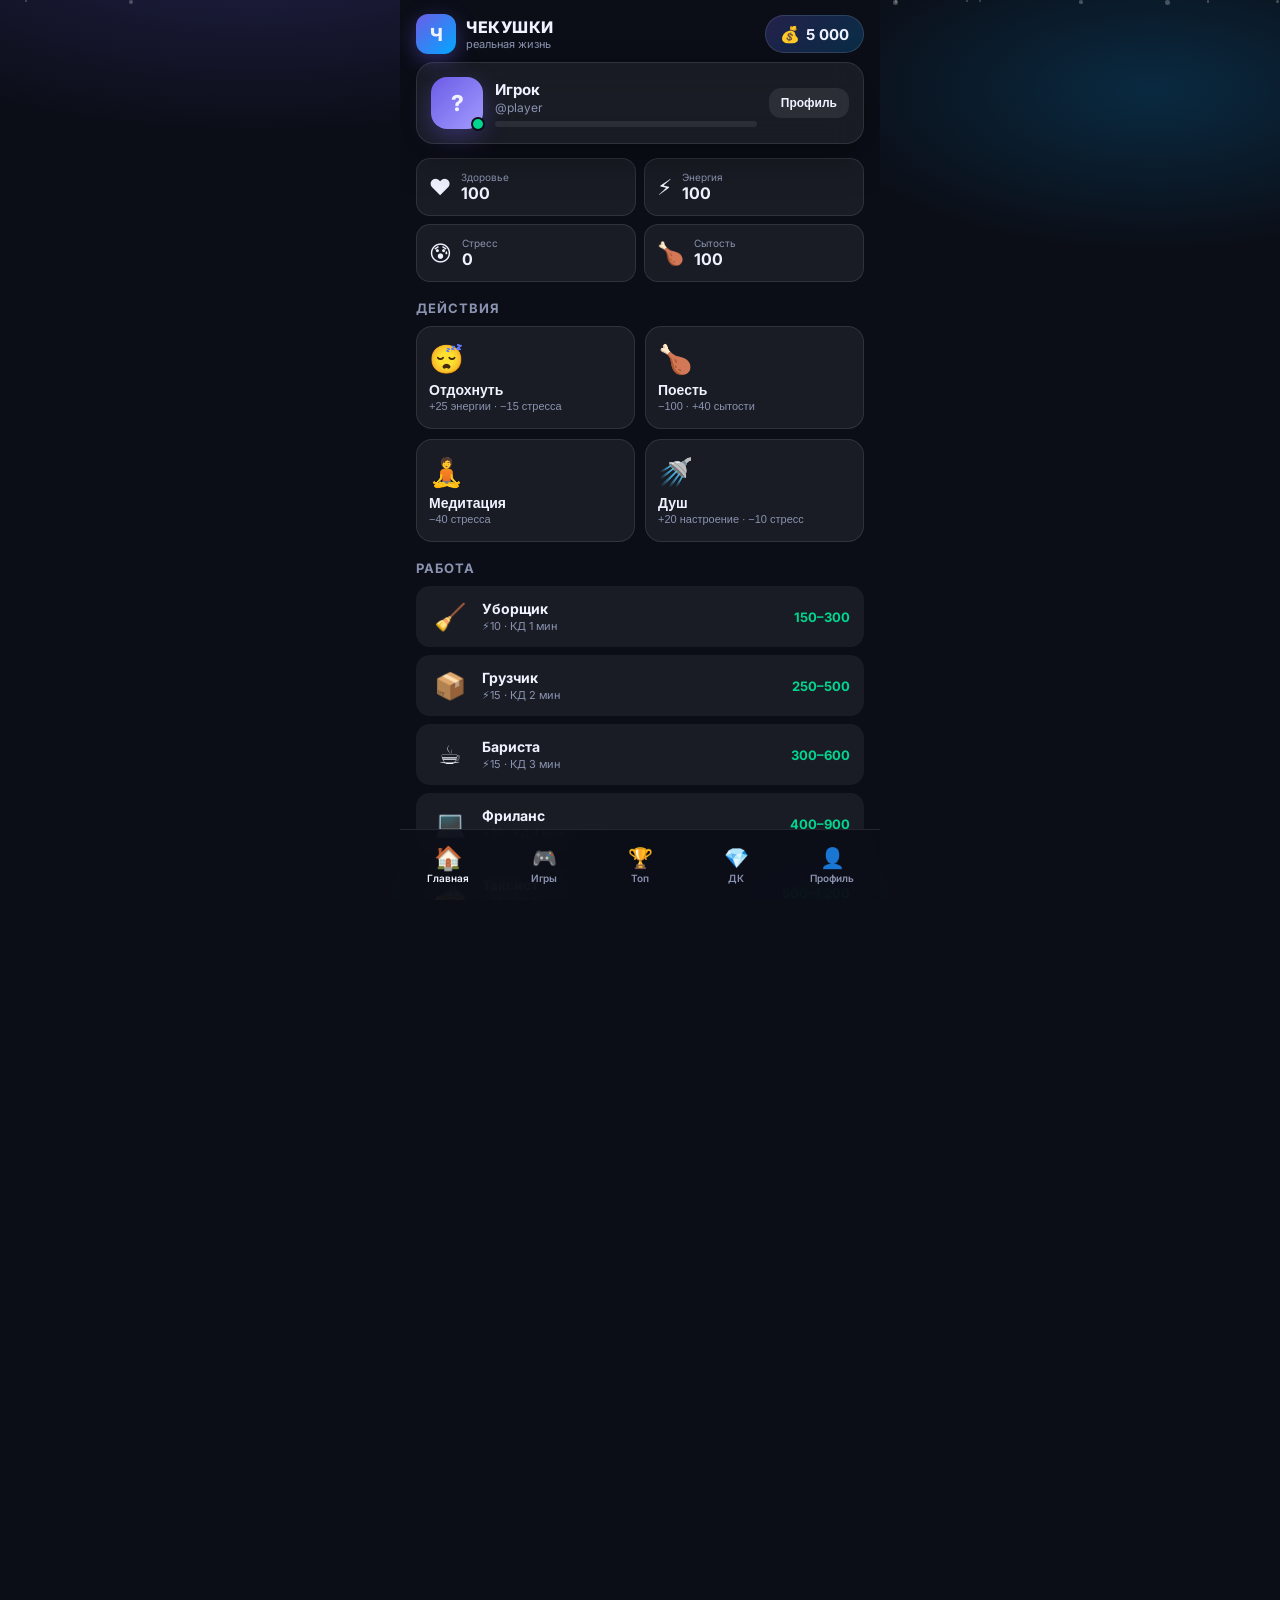
==== commit 9b03217f: "Add files via upload" ====
--- a/index.html
+++ b/index.html
@@ -102,6 +102,20 @@
           <button class="btn secondary" id="takeCreditBtn">Взять кредит</button>
           <button class="btn" id="repayBtn">Погасить</button>
         </div>
+      </div>
+
+      <div class="section-title">Перевод</div>
+      <div class="credit-box glass">
+        <input type="text" id="transferUser" class="input" placeholder="Username (без @)" style="margin-bottom:8px">
+        <input type="number" id="transferAmount" class="input" placeholder="Сумма" min="1" style="margin-bottom:8px">
+        <button class="btn wide" id="transferBtn">💸 Перевести</button>
+        <p class="admin-note" style="margin-top:8px">Перевод списывает деньги у тебя. Получатель должен хотя бы раз открыть Mini App (один браузер/устройство — общий список переводов).</p>
+      </div>
+
+      <div class="section-title">Ребирт</div>
+      <div class="credit-box glass">
+        <div id="rebirthInfo">Нужно 5 000 000 000 чекушек</div>
+        <button class="btn wide" id="rebirthBtn" style="margin-top:10px">♻️ Ребиртнуться (+5% удачи)</button>
       </div>
 
       <div class="section-title">Прочее</div>
@@ -156,7 +170,8 @@
 
       <!-- Список игр выбранного казино -->
       <div id="gamesListWrap" class="hidden">
-        <button class="back-link" id="casinoBack">← К казино</button>
+        <button type="button" class="back-link" id="casinoBack">← Все казино</button>
+        <div class="casino-tabs" id="casinoTabs"></div>
         <div class="section-title" id="casinoTitle">Казино</div>
         <div class="games-grid" id="gamesGrid"></div>
       </div>
@@ -196,10 +211,48 @@
       </div>
     </section>
 
-    <!-- TAB 3: STATS -->
-    <section class="tab" id="tab-stats">
-      <div class="section-title">Статистика</div>
+    <!-- TAB 3: RANK -->
+    <section class="tab" id="tab-rank">
+      <div class="section-title">Рейтинг богачей</div>
+      <p class="admin-note" style="margin-bottom:10px">От самого богатого к бедному. Нажми на игрока — профиль.</p>
+      <div class="rank-list" id="rankList"></div>
+    </section>
+
+    <!-- TAB 4: DONATE / GEMS -->
+    <section class="tab" id="tab-donate">
+      <div class="gems-pill glass" id="gemsPill">
+        <span>💎</span> <b id="gemsBalance">0</b> <small>гемов</small>
+      </div>
+      <p class="admin-note">1 💎 = 1 000 000 чекушек. Звёзды позже (100⭐ = 1000💎).</p>
+
+      <div class="section-title">Обмен</div>
+      <div class="credit-box glass">
+        <input type="number" id="gemExchangeAmount" class="input" placeholder="Сколько гемов купить" min="1" style="margin-bottom:8px">
+        <button class="btn wide" id="buyGemsBtn">💎 Купить гемы за чекушки</button>
+        <button class="btn wide secondary" id="sellGemsBtn" style="margin-top:8px">💸 Продать гемы → чекушки</button>
+      </div>
+
+      <div class="section-title">Кейсы</div>
+      <div class="shop-grid" id="casesGrid"></div>
+
+      <div class="section-title">Префиксы</div>
+      <div class="shop-grid" id="prefixShop"></div>
+
+      <div class="section-title">Аватарки</div>
+      <p class="admin-note">Без гемов сменить аватар нельзя.</p>
+      <div class="shop-grid" id="avatarShop"></div>
+
+      <div class="section-title">Темы и скины</div>
+      <div class="shop-grid" id="skinShop"></div>
+    </section>
+
+    <!-- TAB 5: PROFILE -->
+    <section class="tab" id="tab-profile">
+      <div class="section-title">Профиль</div>
       <div class="stats-list glass">
+        <div class="stat-row"><span>♻️ Ребирты</span><b id="sRebirths">0</b></div>
+        <div class="stat-row"><span>🍀 Удача</span><b id="sLuck">0%</b></div>
+        <div class="stat-row"><span>💎 Гемы</span><b id="sGems">0</b></div>
         <div class="stat-row"><span>🎮 Игр сыграно</span><b id="sGames">0</b></div>
         <div class="stat-row"><span>🏅 Побед</span><b id="sWins">0</b></div>
         <div class="stat-row"><span>💰 Всего заработано</span><b id="sEarned">0</b></div>
@@ -209,7 +262,8 @@
         <div class="stat-row"><span>⭐ Уровень</span><b id="sLevel">1</b></div>
         <div class="stat-row"><span>📈 Опыт</span><b id="sXp">0</b></div>
       </div>
-
+      <div class="section-title">Инвентарь скинов</div>
+      <div id="ownedSkins" class="shop-grid"></div>
       <div class="section-title">История</div>
       <div class="history-list" id="historyList"></div>
     </section>
@@ -224,9 +278,17 @@
       <span>🎮</span>
       <small>Игры</small>
     </button>
-    <button class="nav-item" data-tab="stats">
-      <span>📊</span>
-      <small>Статистика</small>
+    <button class="nav-item" data-tab="rank">
+      <span>🏆</span>
+      <small>Топ</small>
+    </button>
+    <button class="nav-item" data-tab="donate">
+      <span>💎</span>
+      <small>ДК</small>
+    </button>
+    <button class="nav-item" data-tab="profile">
+      <span>👤</span>
+      <small>Профиль</small>
     </button>
   </nav>
 
--- a/style.css
+++ b/style.css
@@ -1167,3 +1167,144 @@
   min-height: 280px;
   padding: 12px 8px;
 }
+
+/* Casino switch tabs */
+.casino-tabs {
+  display: flex;
+  gap: 6px;
+  margin: 8px 0 12px;
+  overflow-x: auto;
+  -webkit-overflow-scrolling: touch;
+  padding-bottom: 2px;
+}
+.casino-tab {
+  flex: 1;
+  min-width: max-content;
+  border: 1px solid var(--card-border);
+  background: rgba(255,255,255,0.05);
+  color: var(--muted);
+  padding: 10px 12px;
+  border-radius: 12px;
+  font-size: 12px;
+  font-weight: 700;
+  font-family: var(--font);
+  cursor: pointer;
+  white-space: nowrap;
+  transition: 0.2s;
+}
+.casino-tab.active {
+  background: linear-gradient(135deg, var(--accent), var(--accent2));
+  color: #fff;
+  border-color: transparent;
+  box-shadow: 0 4px 14px rgba(108,92,231,0.35);
+}
+.casino-tab:active { transform: scale(0.97); }
+
+.casino-card {
+  cursor: pointer;
+  -webkit-tap-highlight-color: transparent;
+  user-select: none;
+}
+.back-link {
+  display: inline-block;
+  padding: 8px 0;
+  min-height: 36px;
+}
+
+/* ===== 5-tab nav tighter ===== */
+.bottom-nav .nav-item small { font-size: 10px; }
+.bottom-nav .nav-item span { font-size: 20px; }
+
+/* Gems */
+.gems-pill {
+  display: flex;
+  align-items: center;
+  gap: 8px;
+  padding: 12px 16px;
+  margin-bottom: 8px;
+  font-size: 16px;
+}
+.gems-pill b { font-size: 18px; }
+
+/* Rank */
+.rank-list { display: flex; flex-direction: column; gap: 8px; }
+.rank-item {
+  display: flex;
+  align-items: center;
+  gap: 10px;
+  padding: 12px;
+  background: var(--card);
+  border: 1px solid var(--card-border);
+  border-radius: 14px;
+  color: var(--text);
+  width: 100%;
+  text-align: left;
+  font-family: var(--font);
+  cursor: pointer;
+}
+.rank-item.me {
+  border-color: var(--accent);
+  background: rgba(108,92,231,0.15);
+}
+.rank-pos { font-weight: 800; color: var(--muted); width: 28px; font-size: 13px; }
+.rank-av {
+  width: 36px; height: 36px; border-radius: 10px;
+  background: linear-gradient(135deg, var(--accent), var(--accent2));
+  display: grid; place-items: center; font-size: 18px; flex-shrink: 0;
+}
+.rank-meta { flex: 1; min-width: 0; }
+.rank-meta b { display: block; font-size: 13px; white-space: nowrap; overflow: hidden; text-overflow: ellipsis; }
+.rank-meta small { font-size: 11px; color: var(--muted); }
+.rank-bal { font-weight: 700; color: var(--green); font-size: 12px; white-space: nowrap; }
+
+/* Shop */
+.shop-grid {
+  display: grid;
+  grid-template-columns: 1fr 1fr;
+  gap: 8px;
+  margin-bottom: 4px;
+}
+.shop-card {
+  border: 1px solid var(--card-border);
+  background: var(--card);
+  border-radius: 14px;
+  padding: 14px 10px;
+  color: var(--text);
+  font-family: var(--font);
+  cursor: pointer;
+  text-align: center;
+}
+.shop-card.active-item {
+  border-color: var(--accent);
+  box-shadow: 0 0 0 1px var(--accent);
+}
+.shop-icon { font-size: 28px; margin-bottom: 4px; }
+.shop-card b { display: block; font-size: 13px; }
+.shop-card small { font-size: 11px; color: var(--muted); }
+
+/* Coin skins */
+body.coin-skin-black .coin-face.front,
+body.coin-skin-black .coin-face.back {
+  background: radial-gradient(circle at 35% 30%, #555, #111 55%, #000) !important;
+  border-color: #333 !important;
+}
+body.coin-skin-red .coin-face.front,
+body.coin-skin-red .coin-face.back {
+  background: radial-gradient(circle at 35% 30%, #ff7675, #d63031 50%, #6b0f0f) !important;
+  border-color: #c0392b !important;
+}
+body.coin-skin-gold .coin-face.front,
+body.coin-skin-gold .coin-face.back {
+  background: radial-gradient(circle at 35% 30%, #ffeaa7, #f1c40f 45%, #b7770d) !important;
+  border-color: #d4a017 !important;
+}
+body.coin-skin-diamond .coin-face.front,
+body.coin-skin-diamond .coin-face.back {
+  background: radial-gradient(circle at 35% 30%, #e0f7ff, #74b9ff 40%, #0984e3) !important;
+  border-color: #74b9ff !important;
+}
+body.coin-skin-rainbow .coin-face.front,
+body.coin-skin-rainbow .coin-face.back {
+  background: conic-gradient(from 0deg, #ff6b6b, #feca57, #48dbfb, #ff9ff3, #ff6b6b) !important;
+  border-color: #fff !important;
+}
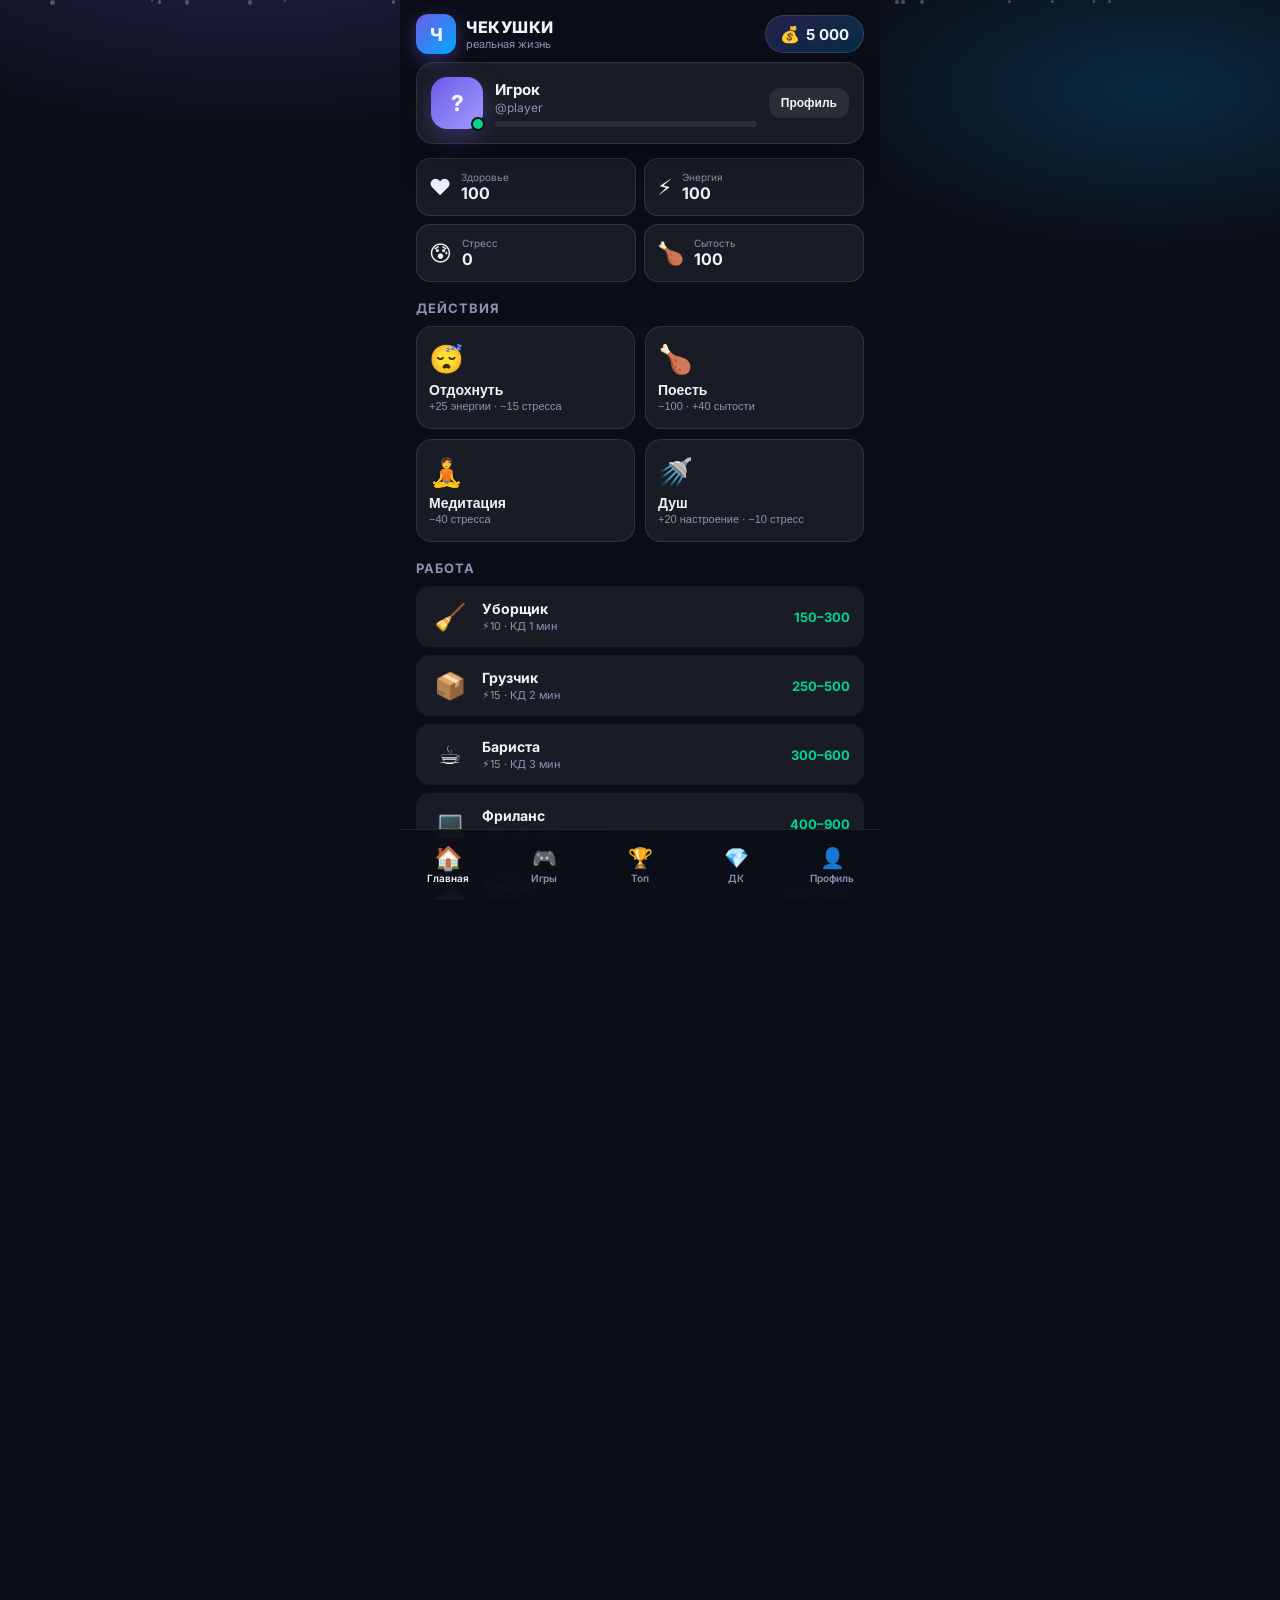
==== commit e87b893e: "Update index.html" ====
--- a/index.html
+++ b/index.html
@@ -223,7 +223,7 @@
       <div class="gems-pill glass" id="gemsPill">
         <span>💎</span> <b id="gemsBalance">0</b> <small>гемов</small>
       </div>
-      <p class="admin-note">1 💎 = 1 000 000 чекушек. Звёзды позже (100⭐ = 1000💎).</p>
+      <p class="admin-note">1 💎 = 1 000 000 000 чекушек. Звёзды позже (100⭐ = 1000💎).</p>
 
       <div class="section-title">Обмен</div>
       <div class="credit-box glass">
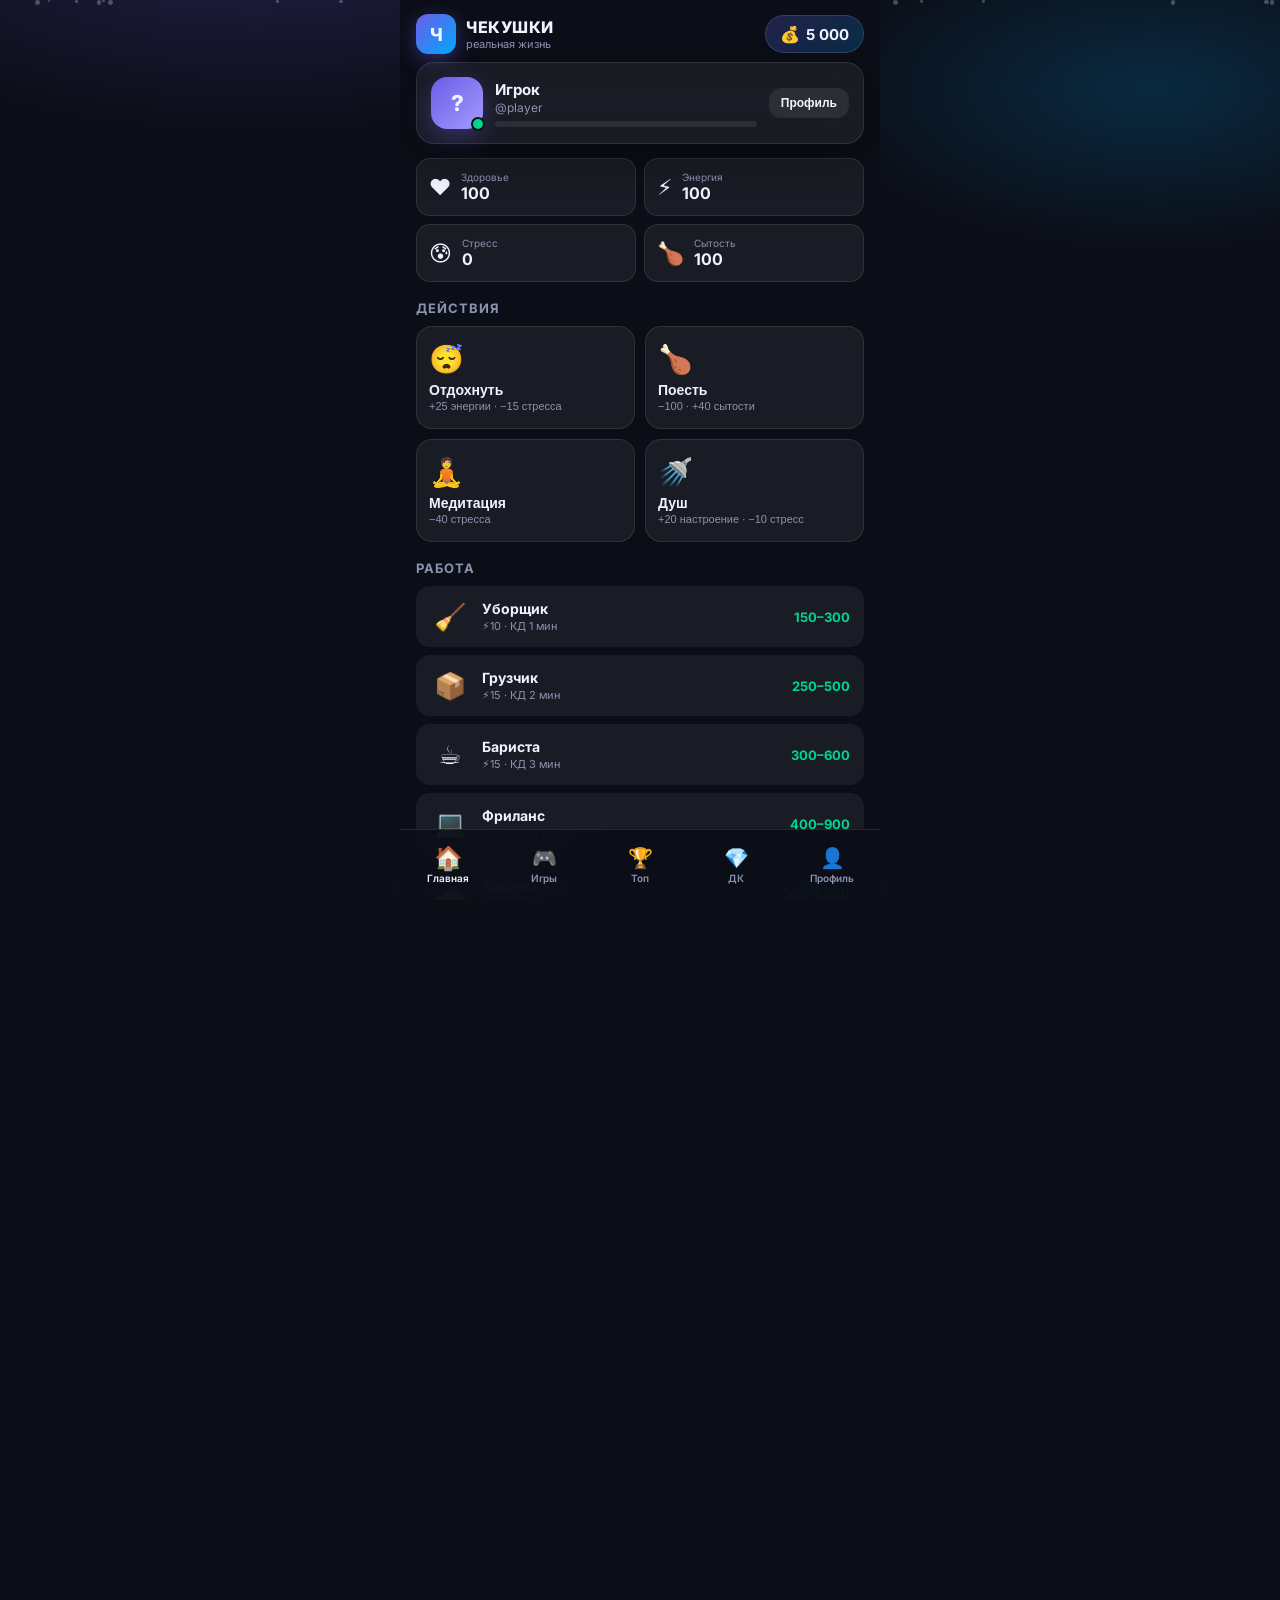
==== commit acd6957e: "Add files via upload" ====
--- a/index.html
+++ b/index.html
@@ -223,11 +223,19 @@
       <div class="gems-pill glass" id="gemsPill">
         <span>💎</span> <b id="gemsBalance">0</b> <small>гемов</small>
       </div>
-      <p class="admin-note">1 💎 = 1 000 000 000 чекушек. Звёзды позже (100⭐ = 1000💎).</p>
-
-      <div class="section-title">Обмен</div>
+      <p class="admin-note">1 💎 = 1 000 000 000 чекушек. Stars уходят владельцу бота.</p>
+
+      <div class="section-title">⭐ Купить за Stars</div>
+      <p class="admin-note">Откроется бот → оплати счёт → получишь код → введи его здесь.</p>
+      <div class="shop-grid" id="starsShop"></div>
+      <div class="credit-box glass" style="margin-top:10px">
+        <input type="text" id="starCodeInput" class="input" placeholder="Код после оплаты (STAR100-XXXX)" style="margin-bottom:8px">
+        <button class="btn wide" id="starCodeBtn">💎 Активировать код</button>
+      </div>
+
+      <div class="section-title">Обмен на чекушки</div>
       <div class="credit-box glass">
-        <input type="number" id="gemExchangeAmount" class="input" placeholder="Сколько гемов купить" min="1" style="margin-bottom:8px">
+        <input type="number" id="gemExchangeAmount" class="input" placeholder="Сколько гемов" min="1" style="margin-bottom:8px">
         <button class="btn wide" id="buyGemsBtn">💎 Купить гемы за чекушки</button>
         <button class="btn wide secondary" id="sellGemsBtn" style="margin-top:8px">💸 Продать гемы → чекушки</button>
       </div>
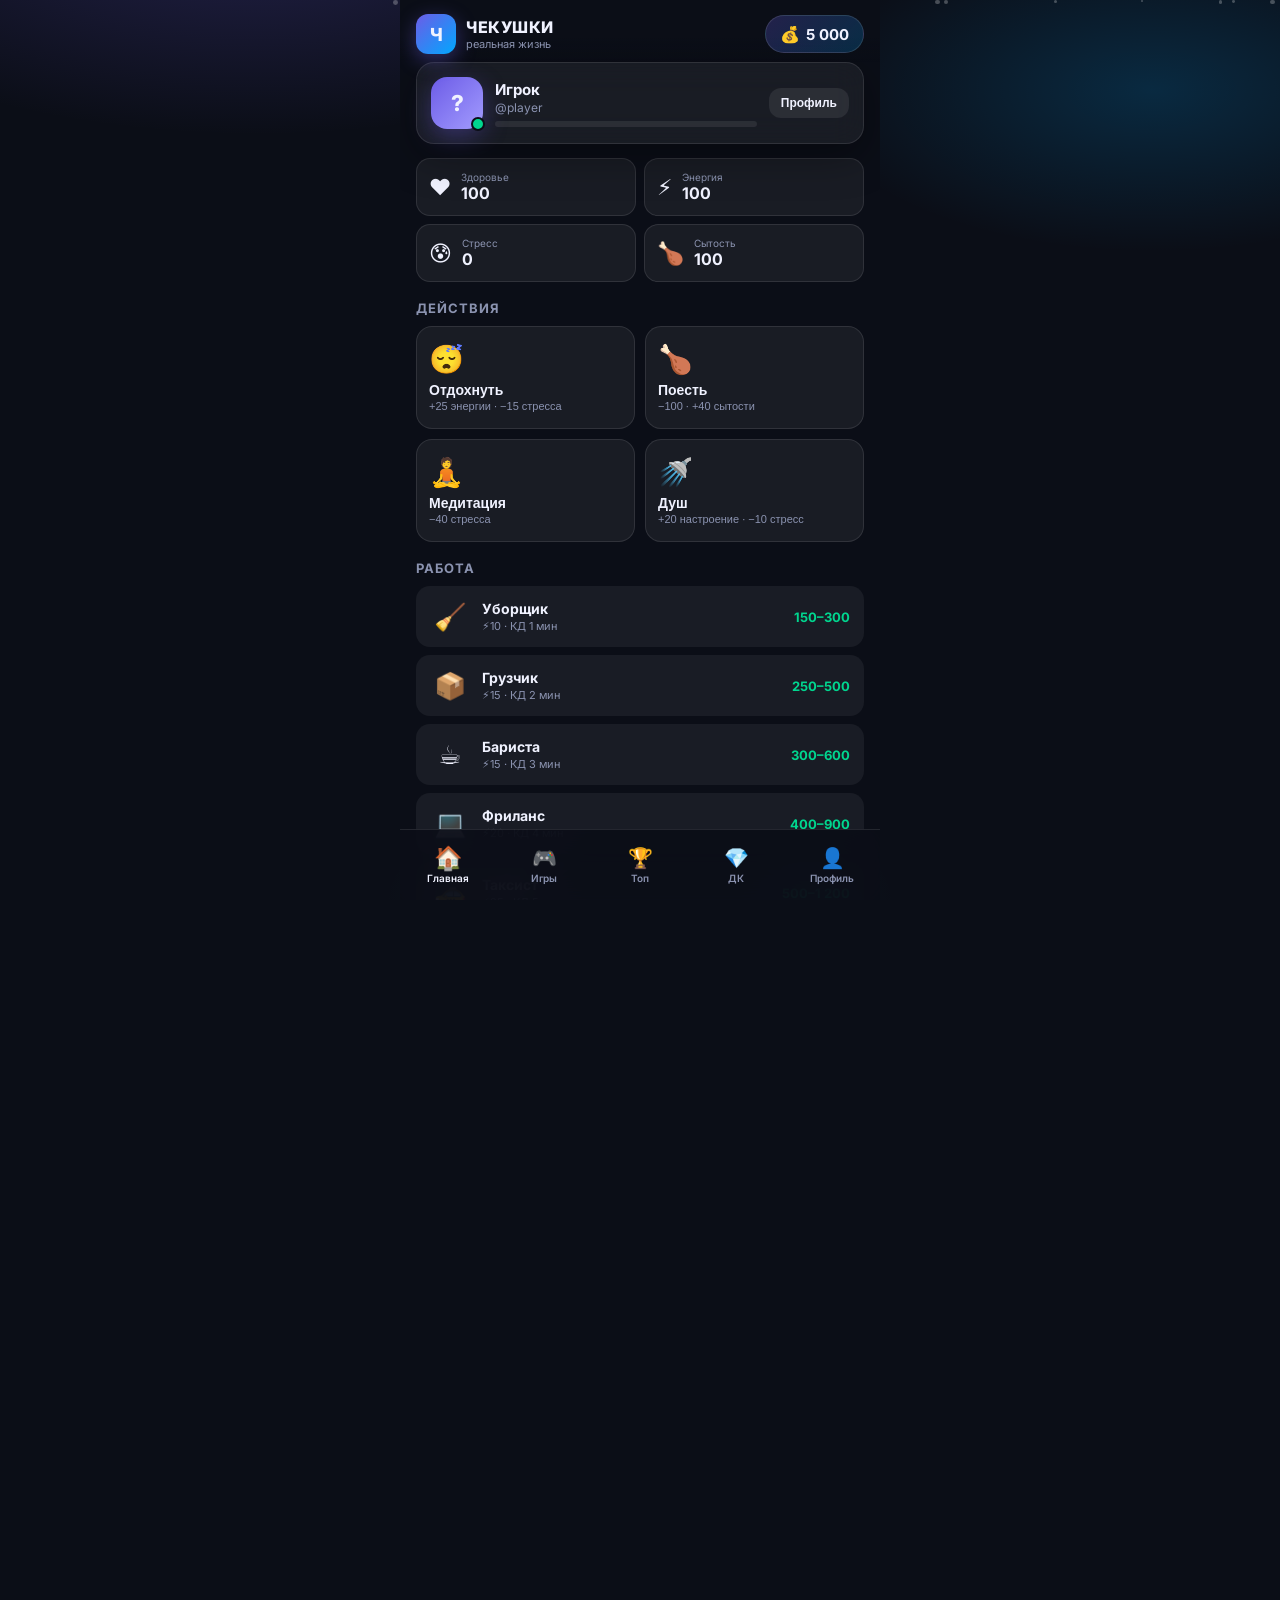
==== commit 909ec68b: "Add files via upload" ====
--- a/index.html
+++ b/index.html
@@ -132,9 +132,15 @@
         <button class="btn wide" id="adminSetBalance">Изменить баланс (текущий юзер)</button>
         <div class="divider"></div>
         <input type="text" id="promoCodeNew" placeholder="Код промо" class="input">
-        <input type="number" id="promoReward" placeholder="Награда" class="input">
+        <input type="number" id="promoReward" placeholder="Награда (чекушки)" class="input">
         <input type="number" id="promoUses" placeholder="Использований" class="input">
         <button class="btn wide" id="createPromoBtn">Создать промокод</button>
+        <div class="divider"></div>
+        <div class="section-title" style="margin-top:8px">💎 Коды на гемы (продажа)</div>
+        <p class="admin-note">Бесплатно создаёшь код → продаёшь за обычные деньги. Покупатель активирует в ДК.</p>
+        <input type="number" id="adminGemAmount" class="input" placeholder="Сколько гемов" min="1" style="margin-bottom:8px">
+        <button class="btn wide" id="genStarCodeBtn">Создать код на гемы</button>
+        <div id="adminCodeResult" class="admin-note" style="margin-top:8px;word-break:break-all"></div>
       </div>
     </section>
 
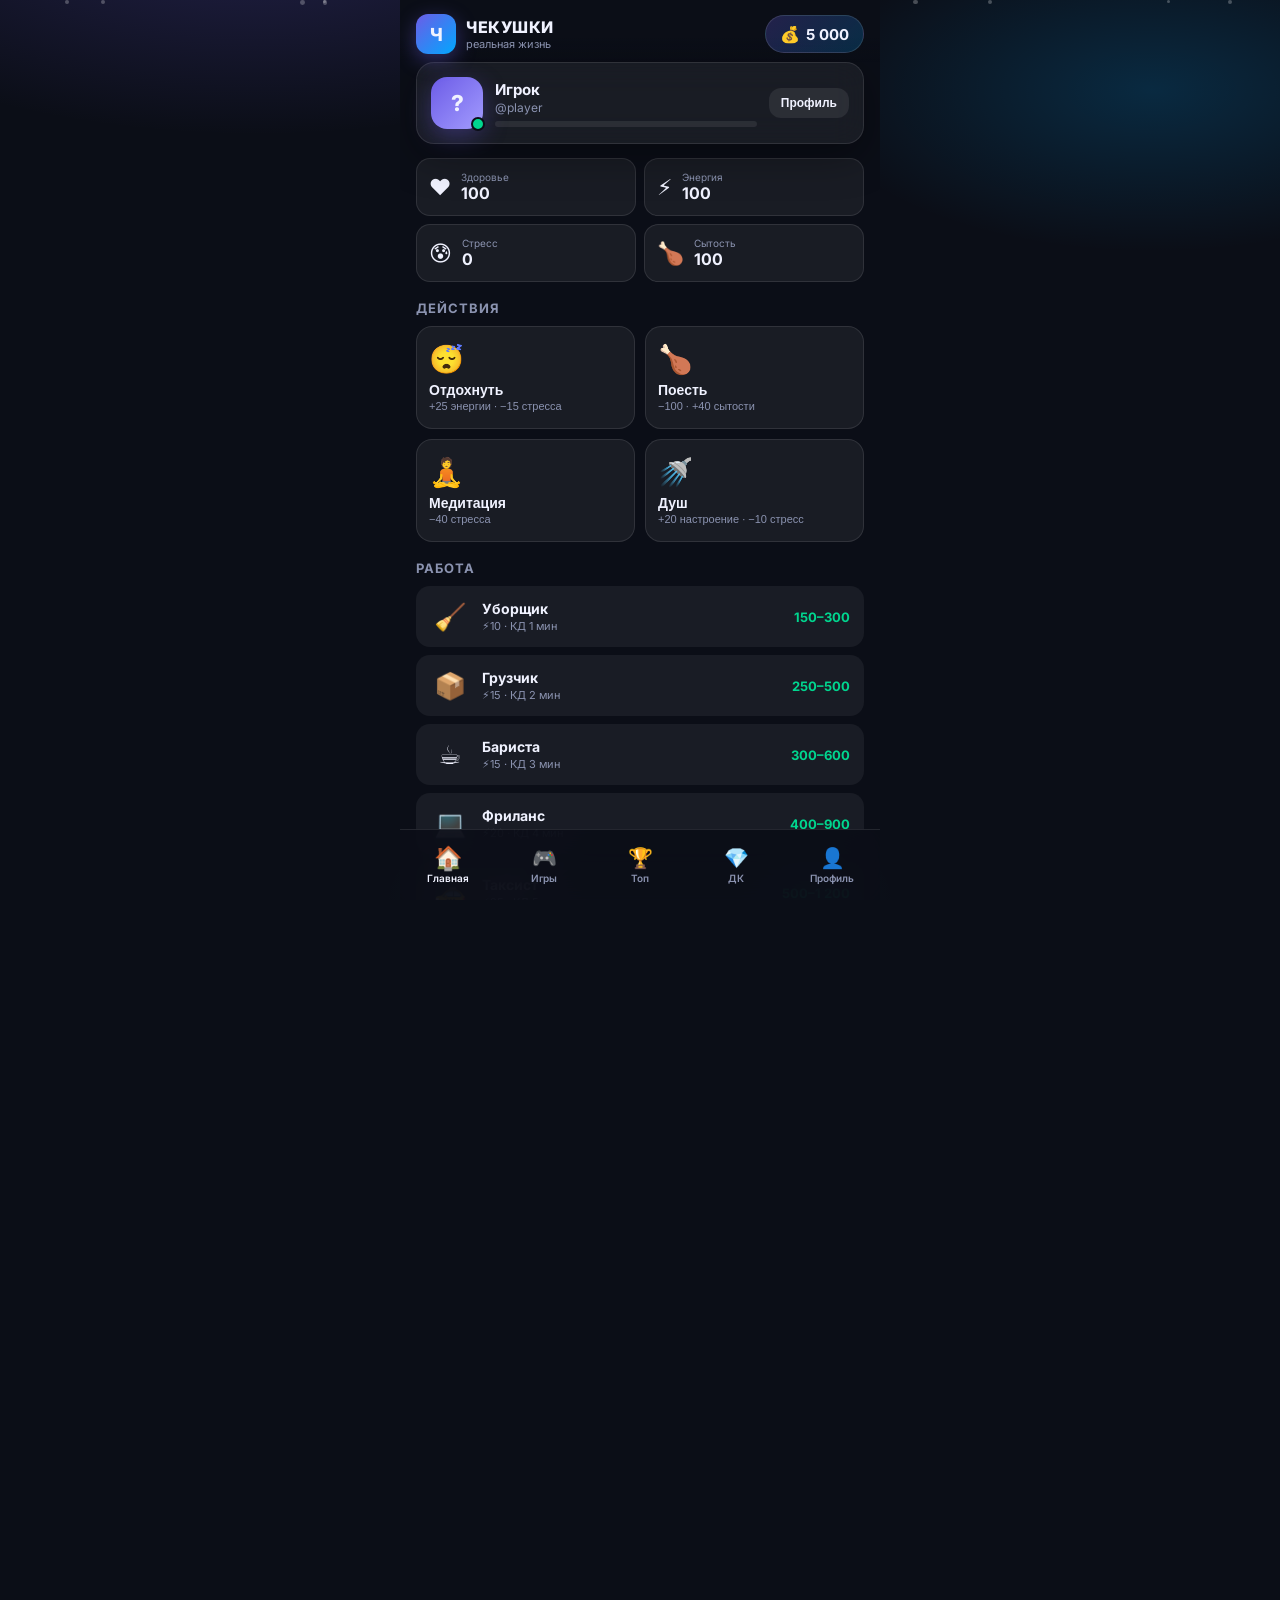
==== commit feefc25a: "Add files via upload" ====
--- a/index.html
+++ b/index.html
@@ -281,6 +281,46 @@
       <div class="section-title">История</div>
       <div class="history-list" id="historyList"></div>
     </section>
+
+    <!-- TAB: OWNER ONLY — тот же магазин что ДК + генерация кодов -->
+    <section class="tab" id="tab-owner">
+      <div class="section-title">🛒 Магазин владельца</div>
+      <p class="admin-note">Видно только тебе. Можно создавать коды и продавать за деньги.</p>
+
+      <div class="gems-pill glass">
+        <span>💎</span> <b id="ownerGemsBalance">0</b> <small>гемов</small>
+      </div>
+
+      <div class="section-title">💎 Создать код (продажа)</div>
+      <div class="credit-box glass">
+        <input type="number" id="ownerGemAmount" class="input" placeholder="Сколько гемов" min="1" style="margin-bottom:8px">
+        <button class="btn wide" id="ownerGenCodeBtn">Создать код на гемы</button>
+        <div id="ownerCodeResult" class="admin-note" style="margin-top:8px;word-break:break-all"></div>
+      </div>
+
+      <div class="section-title">⭐ Купить за Stars</div>
+      <div class="shop-grid" id="ownerStarsShop"></div>
+      <div class="credit-box glass" style="margin-top:10px">
+        <input type="text" id="ownerStarCodeInput" class="input" placeholder="Код (STAR100-XXXX)" style="margin-bottom:8px">
+        <button class="btn wide" id="ownerStarCodeBtn">💎 Активировать код</button>
+      </div>
+
+      <div class="section-title">Обмен на чекушки</div>
+      <div class="credit-box glass">
+        <input type="number" id="ownerGemExchange" class="input" placeholder="Сколько гемов" min="1" style="margin-bottom:8px">
+        <button class="btn wide" id="ownerBuyGemsBtn">💎 Купить гемы за чекушки</button>
+        <button class="btn wide secondary" id="ownerSellGemsBtn" style="margin-top:8px">💸 Продать гемы → чекушки</button>
+      </div>
+
+      <div class="section-title">Кейсы</div>
+      <div class="shop-grid" id="ownerCasesGrid"></div>
+      <div class="section-title">Префиксы</div>
+      <div class="shop-grid" id="ownerPrefixShop"></div>
+      <div class="section-title">Аватарки</div>
+      <div class="shop-grid" id="ownerAvatarShop"></div>
+      <div class="section-title">Темы и скины</div>
+      <div class="shop-grid" id="ownerSkinShop"></div>
+    </section>
   </main>
 
   <nav class="bottom-nav">
@@ -303,6 +343,11 @@
     <button class="nav-item" data-tab="profile">
       <span>👤</span>
       <small>Профиль</small>
+    </button>
+    <!-- только владелец -->
+    <button class="nav-item hidden" id="ownerShopNav" data-tab="owner">
+      <span>🛒</span>
+      <small>Гемы</small>
     </button>
   </nav>
 
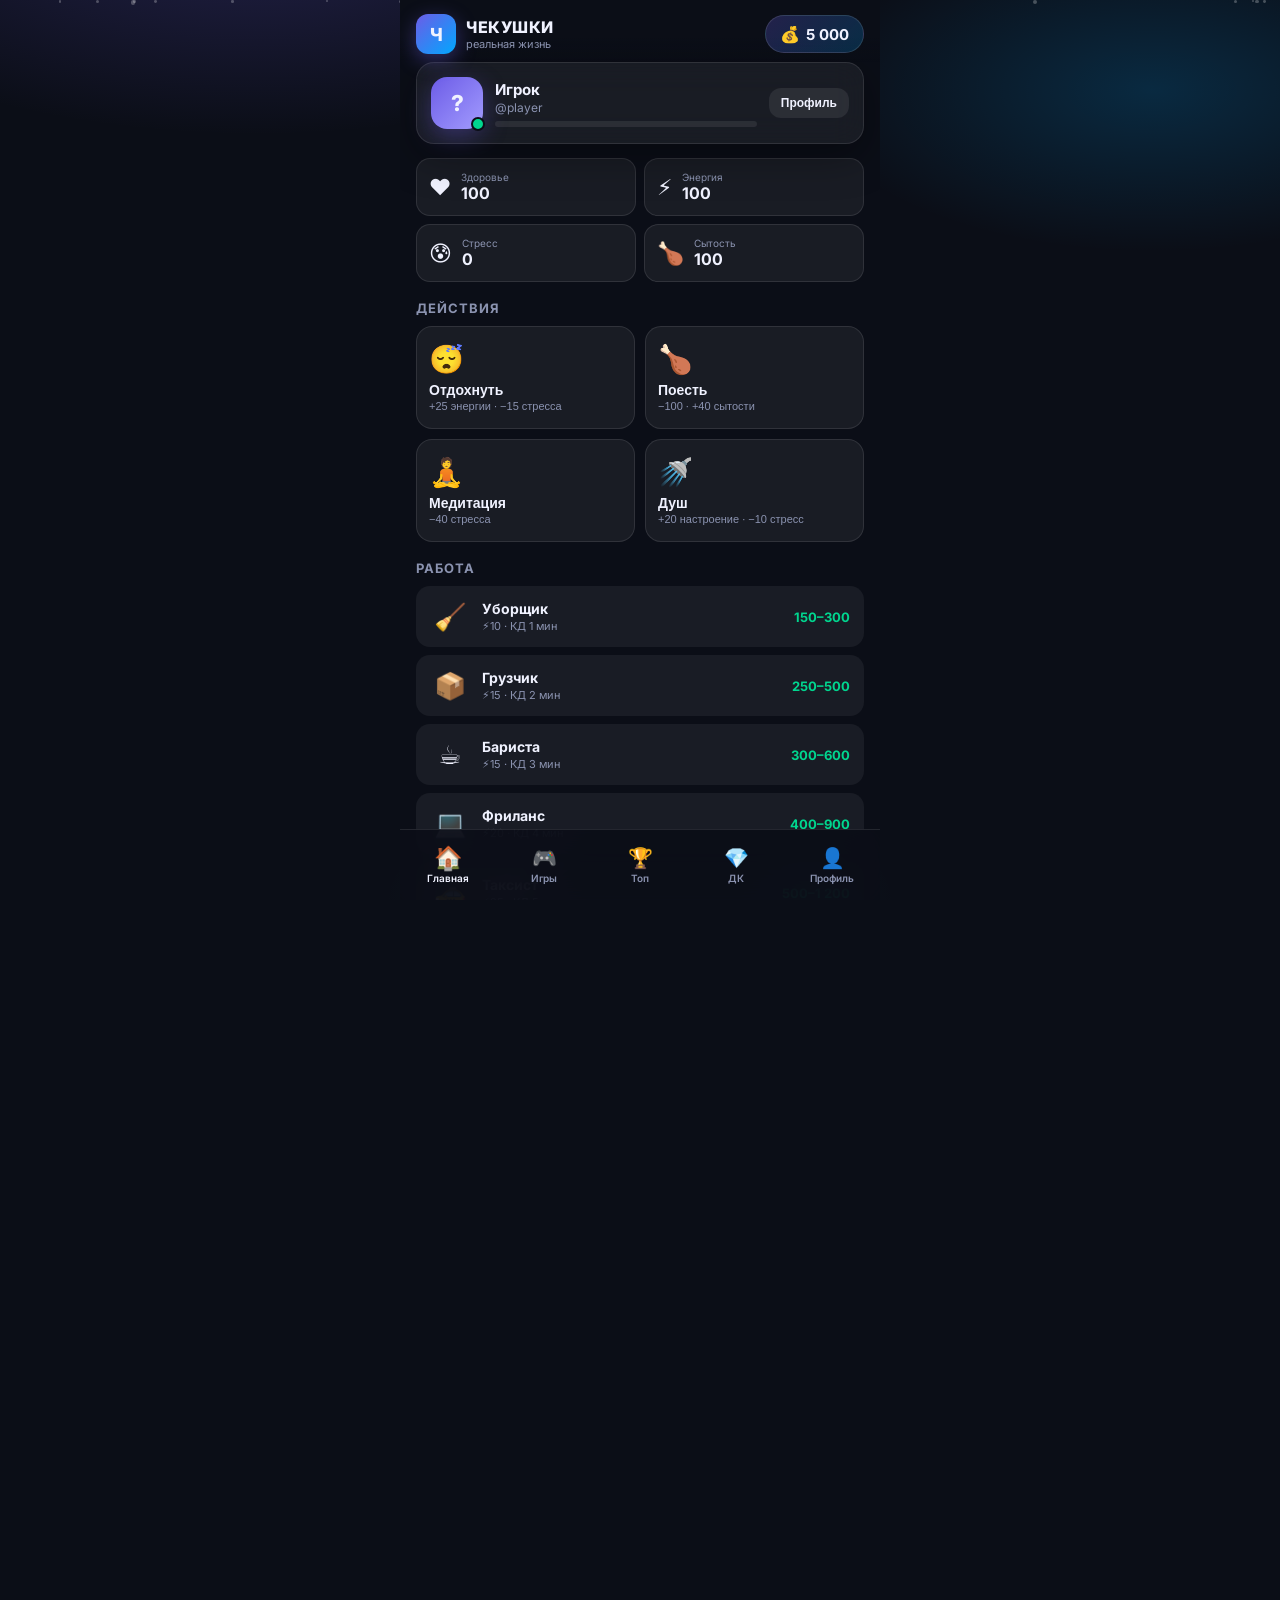
==== commit 8387cce5: "Add files via upload" ====
--- a/index.html
+++ b/index.html
@@ -126,10 +126,13 @@
 
       <div id="adminPanel" class="admin-panel glass hidden">
         <div class="section-title">🛠 Админ-панель</div>
-        <p class="admin-note">Работает локально на этом устройстве. Для реального мультипользовательского админа нужен сервер.</p>
-        <input type="text" id="adminUser" placeholder="Username (без @)" class="input">
-        <input type="number" id="adminAmount" placeholder="Сумма (+/-)" class="input">
-        <button class="btn wide" id="adminSetBalance">Изменить баланс (текущий юзер)</button>
+        <p class="admin-note" id="adminApiStatus">API: не настроен (локальный режим)</p>
+        <input type="text" id="adminUser" placeholder="Username игрока (без @)" class="input">
+        <input type="number" id="adminAmount" placeholder="Сумма чекушек (+/-)" class="input">
+        <button class="btn wide" id="adminSetBalance">Выдать/забрать (себе локально)</button>
+        <button class="btn wide secondary" id="adminServerGrant" style="margin-top:8px">🌐 Выдать игроку через сервер</button>
+        <input type="number" id="adminGemsAmount" class="input" placeholder="Гемы (+/-)" style="margin-top:8px">
+        <button class="btn wide secondary" id="adminServerGems" style="margin-top:8px">🌐 Выдать гемы игроку</button>
         <div class="divider"></div>
         <input type="text" id="promoCodeNew" placeholder="Код промо" class="input">
         <input type="number" id="promoReward" placeholder="Награда (чекушки)" class="input">
@@ -220,7 +223,8 @@
     <!-- TAB 3: RANK -->
     <section class="tab" id="tab-rank">
       <div class="section-title">Рейтинг богачей</div>
-      <p class="admin-note" style="margin-bottom:10px">От самого богатого к бедному. Нажми на игрока — профиль.</p>
+      <p class="admin-note" style="margin-bottom:10px">Глобальный топ (если настроен API) или локальный. Нажми на игрока — профиль.</p>
+      <button type="button" class="btn wide secondary" id="rankRefreshBtn" style="margin-bottom:10px">🔄 Обновить топ</button>
       <div class="rank-list" id="rankList"></div>
     </section>
 
